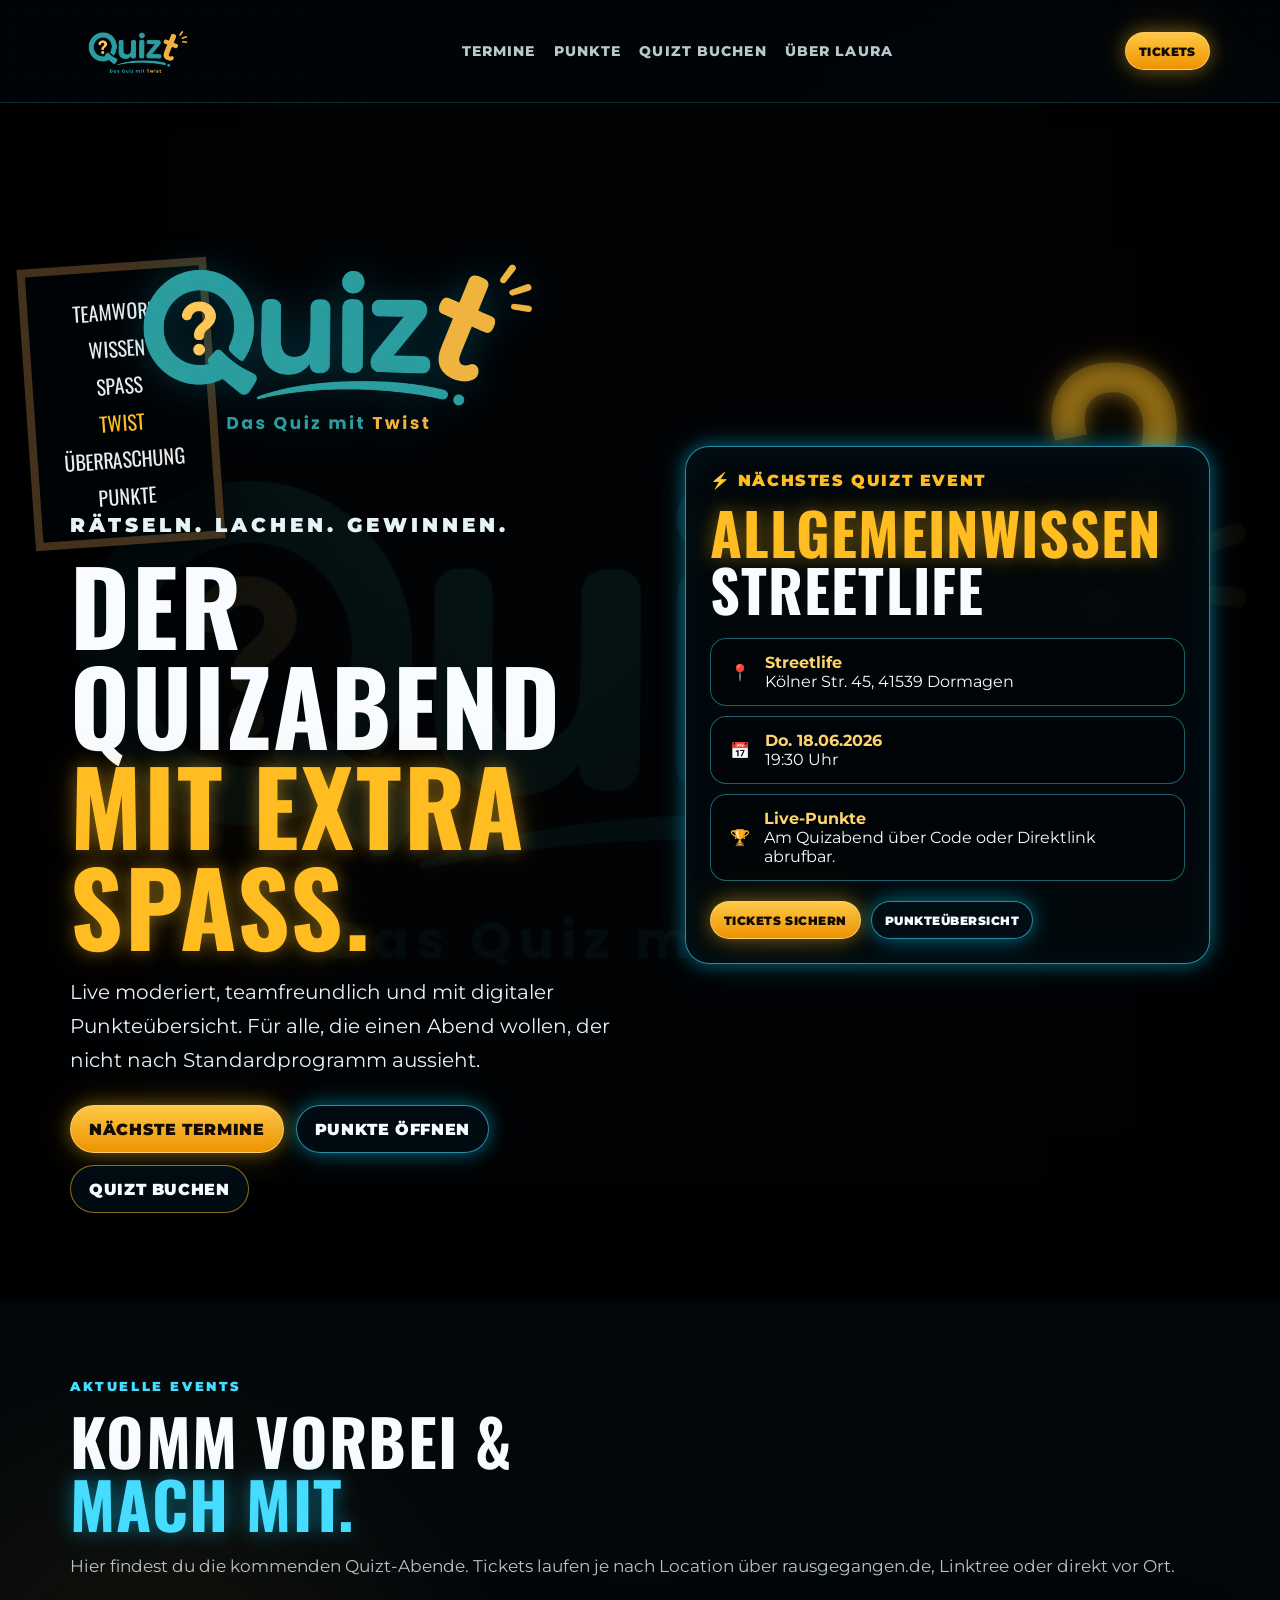
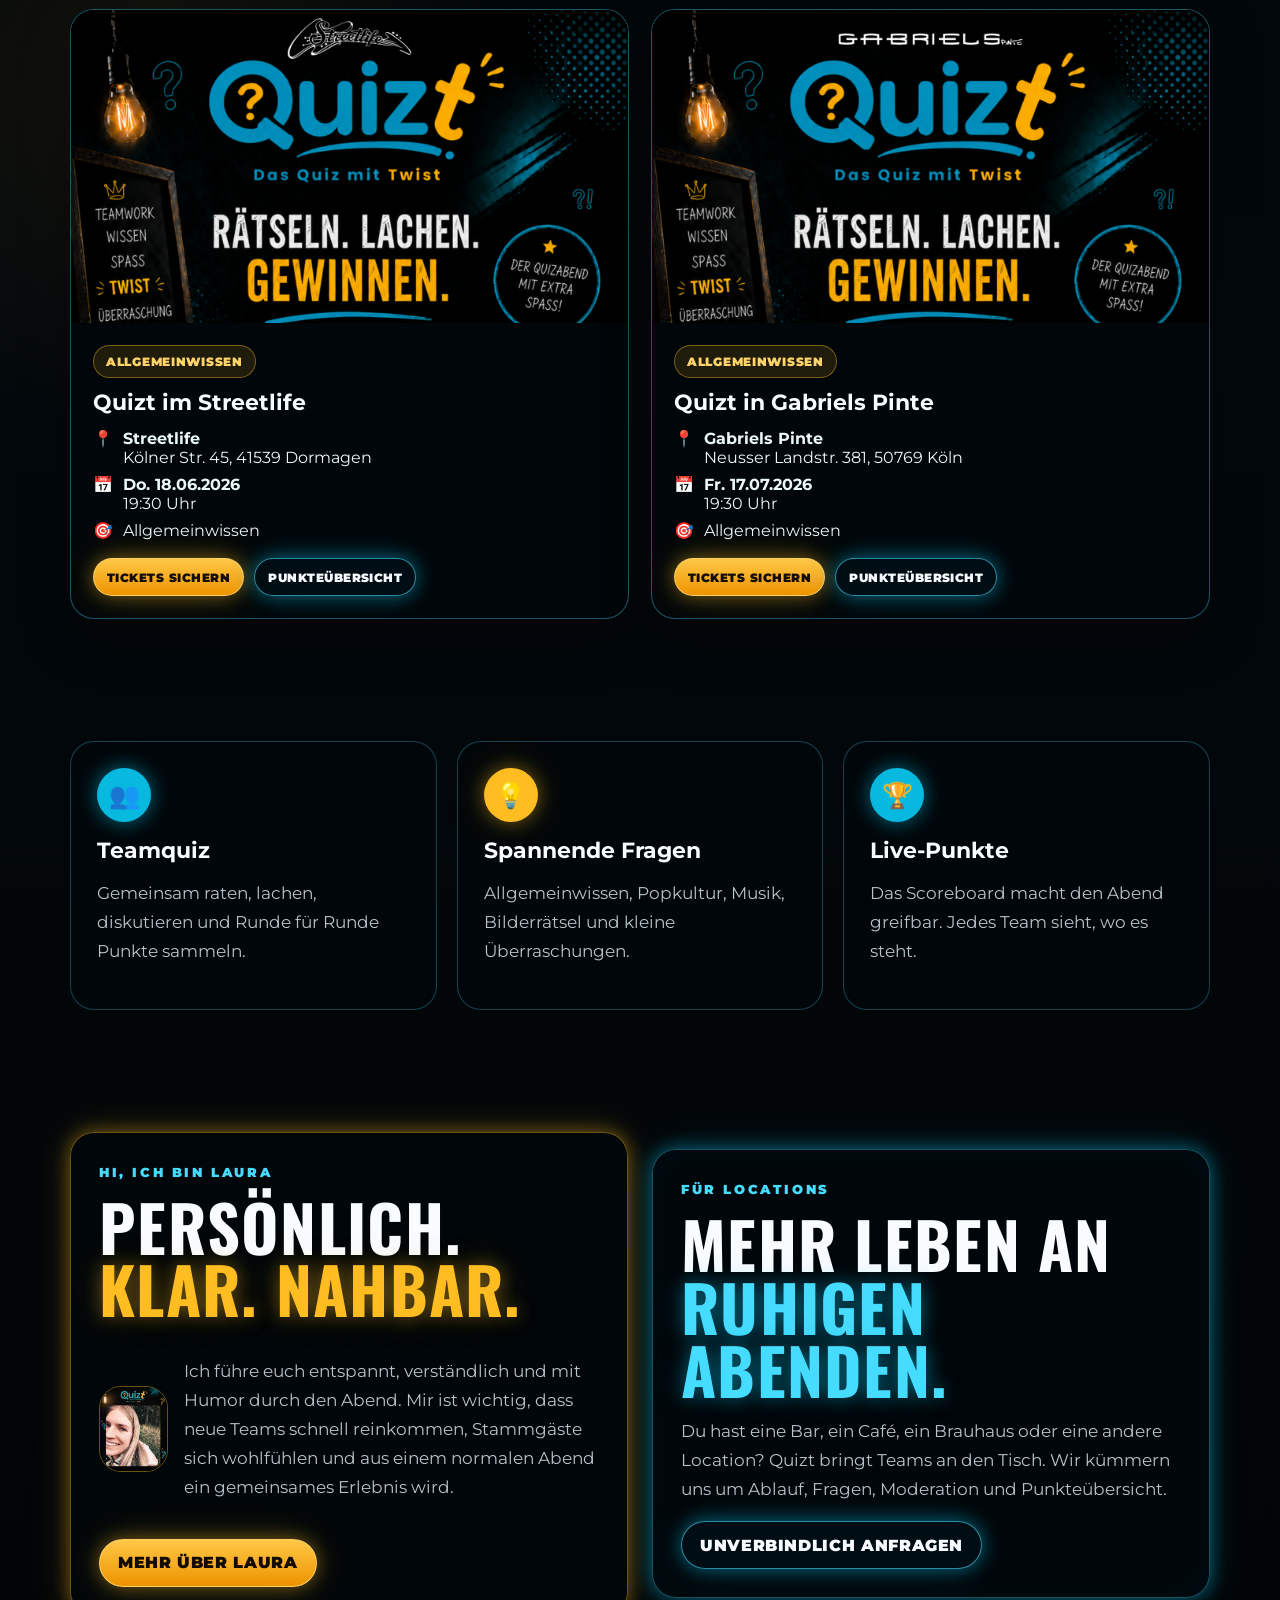
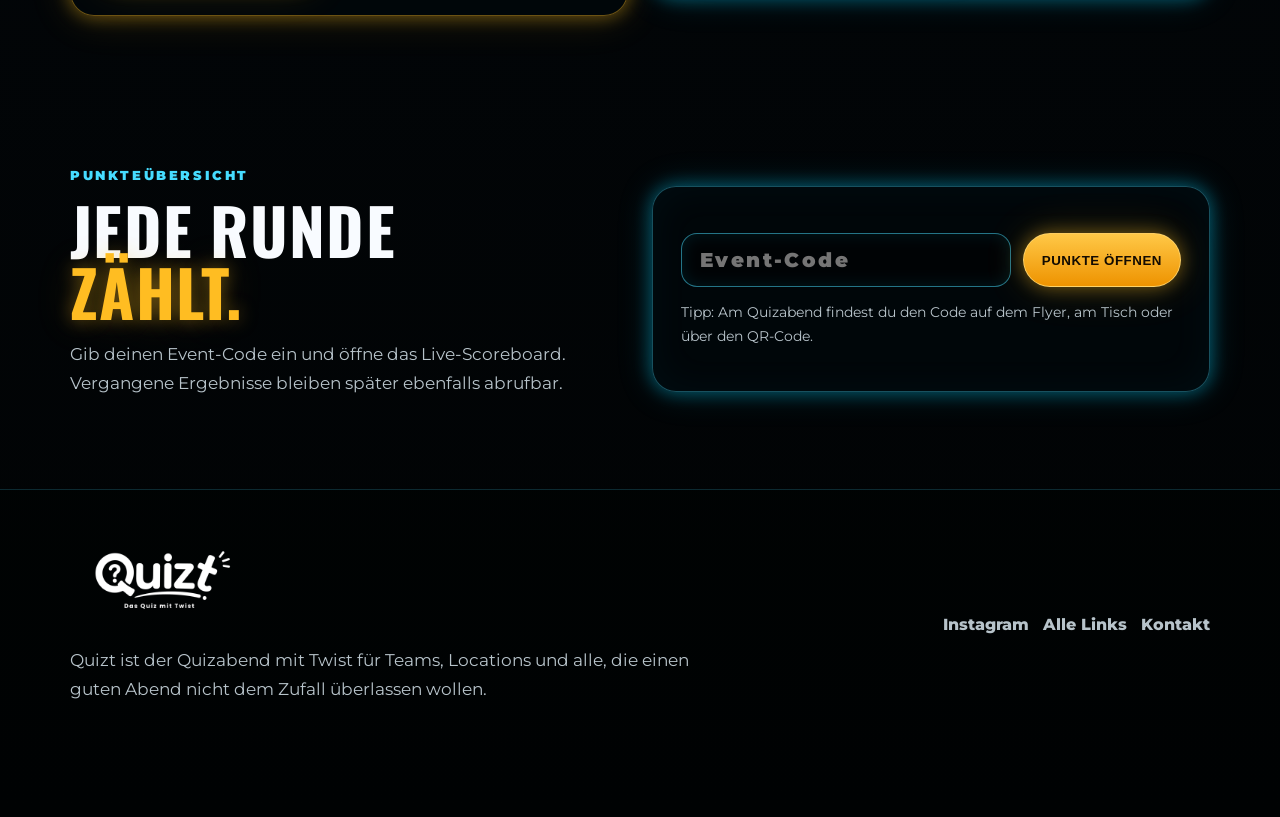
==== index.html @ 38e3eaa7 "Add files via upload" ====
<!doctype html>
<html lang="de">
<head>
  <meta charset="utf-8">
  <meta name="viewport" content="width=device-width, initial-scale=1">
  <title>Quizt - Das Quiz mit Twist</title>
  <meta name="description" content="Quizt ist der Quizabend mit Twist. Termine, Tickets, Live-Punkte und Buchungsanfragen für Bars, Cafés, Brauhäuser und private Events.">
  <link rel="icon" href="favicon-32.png">
  <link rel="apple-touch-icon" href="favicon-180.png">
  <link rel="preconnect" href="https://fonts.googleapis.com">
  <link rel="preconnect" href="https://fonts.gstatic.com" crossorigin>
  <link href="https://fonts.googleapis.com/css2?family=Montserrat:wght@500;700;800;900&family=Oswald:wght@600;700&display=swap" rel="stylesheet">
  <link rel="stylesheet" href="style.css">
</head>
<body>
<header class="site-header">
  <div class="header-inner">
    <a class="brand-mini" href="index.html" data-link="home" aria-label="Quizt Startseite"><img class="js-logo" src="quizt-logo-color.png" alt="Quizt Logo"></a>
    <nav class="nav" aria-label="Hauptnavigation">
      <a data-link="termine">Termine</a>
      <a data-link="punkte">Punkte</a>
      <a data-link="buchen">Quizt buchen</a>
      <a data-link="laura">Über Laura</a>
    </nav>
    <div class="header-actions"><a class="btn btn-primary btn-small" data-link="termine">Tickets</a></div>
  </div>
</header>
<main>
  <section class="hero">
    <div class="chalk-board">Teamwork<br>Wissen<br>Spaß<br><span class="gold">Twist</span><br>Überraschung<br>Punkte</div>
    <div class="container hero-grid">
      <div class="hero-copy">
        <img class="hero-logo" src="quizt-logo-color.png" alt="Quizt - Das Quiz mit Twist">
        <p class="kicker">Rätseln. Lachen. Gewinnen.</p>
        <h1>Der Quizabend<br><span class="accent">mit Extra Spaß.</span></h1>
        <p>Live moderiert, teamfreundlich und mit digitaler Punkteübersicht. Für alle, die einen Abend wollen, der nicht nach Standardprogramm aussieht.</p>
        <div class="hero-buttons">
          <a class="btn btn-primary" data-link="termine">Nächste Termine</a>
          <a class="btn" data-link="punkte">Punkte öffnen</a>
          <a class="btn btn-ghost" data-link="buchen">Quizt buchen</a>
        </div>
      </div>
      <aside class="event-featured js-featured-event"></aside>
    </div>
  </section>

  <section class="section" id="termine">
    <div class="container">
      <p class="kicker">Aktuelle Events</p>
      <h2>Komm vorbei &<br><span class="cyan">mach mit.</span></h2>
      <p>Hier findest du die kommenden Quizt-Abende. Tickets laufen je nach Location über rausgegangen.de, Linktree oder direkt vor Ort.</p>
      <div class="cards js-events"></div>
    </div>
  </section>

  <section class="section section-tight">
    <div class="container grid-3">
      <div class="icon-card"><div class="icon-bubble">👥</div><h3>Teamquiz</h3><p>Gemeinsam raten, lachen, diskutieren und Runde für Runde Punkte sammeln.</p></div>
      <div class="icon-card"><div class="icon-bubble gold">💡</div><h3>Spannende Fragen</h3><p>Allgemeinwissen, Popkultur, Musik, Bilderrätsel und kleine Überraschungen.</p></div>
      <div class="icon-card"><div class="icon-bubble">🏆</div><h3>Live-Punkte</h3><p>Das Scoreboard macht den Abend greifbar. Jedes Team sieht, wo es steht.</p></div>
    </div>
  </section>

  <section class="section">
    <div class="container grid-2">
      <div class="panel panel-gold">
        <p class="kicker">Hi, ich bin Laura</p>
        <h2>Persönlich.<br><span class="accent">Klar. Nahbar.</span></h2>
        <div class="home-laura-mini"><img src="laura-quizt.jpg" alt="Laura von Quizt"><p>Ich führe euch entspannt, verständlich und mit Humor durch den Abend. Mir ist wichtig, dass neue Teams schnell reinkommen, Stammgäste sich wohlfühlen und aus einem normalen Abend ein gemeinsames Erlebnis wird.</p></div>
        <a class="btn btn-primary" data-link="laura">Mehr über Laura</a>
      </div>
      <div class="panel">
        <p class="kicker">Für Locations</p>
        <h2>Mehr Leben an<br><span class="cyan">ruhigen Abenden.</span></h2>
        <p>Du hast eine Bar, ein Café, ein Brauhaus oder eine andere Location? Quizt bringt Teams an den Tisch. Wir kümmern uns um Ablauf, Fragen, Moderation und Punkteübersicht.</p>
        <a class="btn" data-link="buchen">Unverbindlich anfragen</a>
      </div>
    </div>
  </section>

  <section class="section" id="punkte">
    <div class="container grid-2">
      <div>
        <p class="kicker">Punkteübersicht</p>
        <h2>Jede Runde<br><span class="accent">zählt.</span></h2>
        <p>Gib deinen Event-Code ein und öffne das Live-Scoreboard. Vergangene Ergebnisse bleiben später ebenfalls abrufbar.</p>
      </div>
      <div class="panel">
        <form class="score-form js-score-form">
          <input name="code" inputmode="numeric" autocomplete="off" placeholder="Event-Code" aria-label="Event-Code">
          <button class="btn btn-primary" type="submit">Punkte öffnen</button>
        </form>
        <p style="font-size:14px">Tipp: Am Quizabend findest du den Code auf dem Flyer, am Tisch oder über den QR-Code.</p>
      </div>
    </div>
  </section>
</main>
<footer class="footer">
  <div class="container footer-grid">
    <div>
      <img src="quizt-logo-white.png" alt="Quizt Logo weiß">
      <p>Quizt ist der Quizabend mit Twist für Teams, Locations und alle, die einen guten Abend nicht dem Zufall überlassen wollen.</p>
    </div>
    <div class="footer-links">
      <a data-link="instagram" target="_blank" rel="noopener">Instagram</a>
      <a data-link="linktree" target="_blank" rel="noopener">Alle Links</a>
      <a data-email>Kontakt</a>
    </div>
  </div>
</footer>
<nav class="mobile-bar" aria-label="Mobile Schnellnavigation">
  <a data-link="termine">Termine</a>
  <a data-link="punkte">Punkte</a>
  <a data-link="buchen">Buchen</a>
</nav>
<script src="data.js"></script>
<script src="script.js"></script>
</body>
</html>
---- style.css ----
:root {
  --bg: #020609;
  --panel: rgba(4, 13, 18, 0.78);
  --panel-strong: rgba(2, 8, 12, 0.94);
  --cyan: #07b8df;
  --cyan-soft: #46dcff;
  --gold: #ffbd22;
  --gold-soft: #ffd46b;
  --white: #f8fbff;
  --muted: #b7c3ca;
  --line: rgba(70, 220, 255, 0.52);
  --danger: #ff5c5c;
  --shadow-cyan: 0 0 18px rgba(8, 190, 230, .45), 0 0 36px rgba(8, 190, 230, .18);
  --shadow-gold: 0 0 18px rgba(255, 189, 34, .4), 0 0 42px rgba(255, 189, 34, .18);
  --radius: 24px;
  --max: 1180px;
}

* { box-sizing: border-box; }
html { scroll-behavior: smooth; }
body {
  margin: 0;
  background:
    radial-gradient(circle at 82% 10%, rgba(8, 184, 223, .22), transparent 26rem),
    radial-gradient(circle at 12% 42%, rgba(255, 189, 34, .12), transparent 22rem),
    linear-gradient(180deg, #010304 0%, #061017 48%, #020609 100%);
  color: var(--white);
  font-family: Montserrat, Arial, sans-serif;
  min-height: 100vh;
  overflow-x: hidden;
}

body::before,
body::after {
  content: "";
  position: fixed;
  inset: 0;
  pointer-events: none;
  z-index: -1;
}
body::before {
  background-image: radial-gradient(circle, rgba(8, 184, 223, .38) 0 2px, transparent 2.8px);
  background-size: 22px 22px;
  mask-image: radial-gradient(circle at 8% 28%, black 0 13rem, transparent 22rem), radial-gradient(circle at 95% 14%, black 0 12rem, transparent 21rem), radial-gradient(circle at 95% 88%, black 0 13rem, transparent 21rem);
}
body::after {
  background: linear-gradient(115deg, transparent 0 58%, rgba(8, 184, 223, .1) 58% 61%, transparent 61% 100%);
}

a { color: inherit; text-decoration: none; }
img { max-width: 100%; display: block; }

.site-header {
  position: sticky;
  top: 0;
  z-index: 50;
  background: rgba(2, 6, 9, .78);
  backdrop-filter: blur(16px);
  border-bottom: 1px solid rgba(70, 220, 255, .18);
}
.header-inner {
  max-width: var(--max);
  margin: 0 auto;
  padding: 14px 20px;
  display: flex;
  align-items: center;
  justify-content: space-between;
  gap: 18px;
}
.brand-mini { display: flex; align-items: center; gap: 12px; min-width: 160px; }
.brand-mini img { width: 132px; height: auto; }
.nav { display: flex; gap: 18px; align-items: center; color: #dceff5; font-weight: 800; font-size: 14px; text-transform: uppercase; letter-spacing: .08em; }
.nav a { opacity: .84; }
.nav a:hover { color: var(--gold); opacity: 1; }
.header-actions { display: flex; gap: 10px; align-items: center; }

.btn {
  display: inline-flex;
  align-items: center;
  justify-content: center;
  min-height: 48px;
  padding: 13px 18px;
  border-radius: 999px;
  border: 1px solid rgba(70, 220, 255, .62);
  background: rgba(0, 16, 24, .76);
  color: var(--white);
  font-weight: 900;
  letter-spacing: .04em;
  text-transform: uppercase;
  box-shadow: var(--shadow-cyan);
  cursor: pointer;
  transition: transform .16s ease, border-color .16s ease, background .16s ease;
}
.btn:hover { transform: translateY(-2px); border-color: var(--gold); background: rgba(12, 26, 30, .95); }
.btn-primary { background: linear-gradient(180deg, #ffc847, #ee9300); color: #130b01; border-color: rgba(255, 212, 107, .9); box-shadow: var(--shadow-gold); }
.btn-ghost { border-color: rgba(255, 189, 34, .55); box-shadow: none; }
.btn-small { min-height: 38px; padding: 9px 13px; font-size: 12px; }

.container { max-width: var(--max); margin: 0 auto; padding: 0 20px; }
.section { padding: 74px 0; position: relative; }
.section-tight { padding: 48px 0; }
.kicker { color: var(--cyan-soft); text-transform: uppercase; font-weight: 900; letter-spacing: .2em; font-size: 13px; margin: 0 0 12px; }
h1, h2, h3 { margin: 0; line-height: .98; }
h1 { font-family: Oswald, Impact, sans-serif; font-size: clamp(44px, 8vw, 104px); text-transform: uppercase; letter-spacing: .02em; }
h2 { font-family: Oswald, Impact, sans-serif; font-size: clamp(36px, 5vw, 66px); text-transform: uppercase; letter-spacing: .02em; }
h3 { font-size: 22px; }
p { color: var(--muted); line-height: 1.7; font-size: 17px; }
.accent { color: var(--gold); text-shadow: var(--shadow-gold); }
.cyan { color: var(--cyan-soft); text-shadow: var(--shadow-cyan); }

.hero {
  min-height: 760px;
  padding: 70px 0 64px;
  display: flex;
  align-items: center;
  background:
    linear-gradient(180deg, rgba(2, 6, 9, .18), rgba(2, 6, 9, .88)),
    url('quizt-hero-wide.png') center top / cover no-repeat;
  position: relative;
}
.hero::before {
  content: "?";
  position: absolute;
  right: 7vw;
  top: 18%;
  color: rgba(255, 189, 34, .18);
  font-family: Oswald, Impact, sans-serif;
  font-size: min(28vw, 320px);
  line-height: 1;
  text-shadow: var(--shadow-gold);
}
.hero-grid {
  display: grid;
  grid-template-columns: 1.05fr .95fr;
  gap: 34px;
  align-items: end;
}
.hero-logo { width: min(520px, 92%); margin: 0 0 18px; filter: drop-shadow(0 0 18px rgba(7,184,223,.26)); }
.hero-copy { position: relative; z-index: 2; padding: 24px 0; }
.hero-copy p { max-width: 620px; font-size: 20px; color: #e7f4f7; }
.hero-buttons { display: flex; flex-wrap: wrap; gap: 12px; margin-top: 28px; }
.chalk-board {
  position: absolute;
  left: 26px;
  top: 160px;
  width: 190px;
  transform: rotate(-4deg);
  padding: 22px 18px;
  border: 8px solid rgba(90, 64, 36, .75);
  background: rgba(1, 5, 6, .72);
  box-shadow: 0 18px 40px rgba(0,0,0,.45);
  font-family: Oswald, Impact, sans-serif;
  color: rgba(255,255,255,.92);
  text-transform: uppercase;
  text-align: center;
  line-height: 1.85;
  font-size: 20px;
}
.chalk-board .gold { color: var(--gold); }

.event-featured {
  position: relative;
  z-index: 2;
  align-self: center;
  background: linear-gradient(180deg, rgba(2, 8, 12, .88), rgba(2, 8, 12, .72));
  border: 1px solid rgba(70, 220, 255, .62);
  border-radius: var(--radius);
  box-shadow: var(--shadow-cyan), inset 0 0 32px rgba(8,184,223,.08);
  padding: 24px;
}
.event-featured .label { display: inline-flex; gap: 10px; align-items: center; color: var(--gold); font-weight: 900; text-transform: uppercase; letter-spacing: .1em; }
.event-featured h2 { font-size: clamp(36px, 5vw, 58px); margin: 14px 0 10px; }
.event-list-mini { display: grid; gap: 10px; margin: 20px 0; }
.event-line { display: flex; gap: 12px; align-items: center; padding: 14px 16px; border: 1px solid rgba(70, 220, 255, .42); border-radius: 16px; background: rgba(0,0,0,.32); }
.event-line strong { color: var(--gold-soft); }
.event-line span:first-child { color: var(--cyan-soft); width: 26px; text-align: center; }

.panel {
  background: var(--panel);
  border: 1px solid rgba(70, 220, 255, .35);
  border-radius: var(--radius);
  box-shadow: var(--shadow-cyan), inset 0 0 42px rgba(8,184,223,.05);
  padding: 28px;
}
.panel-gold { border-color: rgba(255, 189, 34, .42); box-shadow: var(--shadow-gold); }
.grid-2 { display: grid; grid-template-columns: 1fr 1fr; gap: 24px; align-items: center; }
.grid-3 { display: grid; grid-template-columns: repeat(3, 1fr); gap: 20px; }

.cards { display: grid; grid-template-columns: repeat(2, minmax(0, 1fr)); gap: 22px; margin-top: 28px; }
.event-card {
  background: rgba(3, 13, 17, .82);
  border: 1px solid rgba(70, 220, 255, .38);
  border-radius: var(--radius);
  overflow: hidden;
  box-shadow: 0 20px 50px rgba(0,0,0,.35);
}
.event-card-media { aspect-ratio: 16 / 9; background: #000; overflow: hidden; }
.event-card-media img { width: 100%; height: 100%; object-fit: cover; object-position: top center; }
.event-card-body { padding: 22px; }
.badge { display: inline-flex; align-items: center; gap: 8px; padding: 8px 12px; border-radius: 999px; background: rgba(255, 189, 34, .12); color: var(--gold-soft); border: 1px solid rgba(255, 189, 34, .42); font-weight: 900; text-transform: uppercase; letter-spacing: .06em; font-size: 12px; }
.meta { display: grid; gap: 8px; margin: 16px 0 18px; color: #eaf8fb; }
.meta div { display: flex; gap: 10px; align-items: flex-start; }
.card-actions { display: flex; flex-wrap: wrap; gap: 10px; }

.icon-card { padding: 26px; background: rgba(2, 10, 14, .7); border: 1px solid rgba(70, 220, 255, .28); border-radius: var(--radius); }
.icon-bubble { width: 54px; height: 54px; border-radius: 50%; display: grid; place-items: center; background: var(--cyan); color: white; font-size: 25px; box-shadow: var(--shadow-cyan); margin-bottom: 18px; }
.icon-bubble.gold { background: var(--gold); color: #211300; box-shadow: var(--shadow-gold); }

.score-form { display: flex; gap: 12px; flex-wrap: wrap; margin-top: 18px; }
.score-form input {
  flex: 1 1 230px;
  min-height: 54px;
  padding: 0 18px;
  border-radius: 16px;
  border: 1px solid rgba(70, 220, 255, .52);
  background: rgba(0,0,0,.42);
  color: white;
  font-size: 20px;
  font-weight: 900;
  letter-spacing: .12em;
  outline: none;
  box-shadow: inset 0 0 16px rgba(8,184,223,.12);
}

.form-grid { display: grid; grid-template-columns: 1fr 1fr; gap: 14px; }
.form-field { display: grid; gap: 8px; }
.form-field.full { grid-column: 1 / -1; }
label { color: #eaf8fb; font-weight: 800; font-size: 14px; }
input, textarea, select {
  font: inherit;
  border-radius: 14px;
  border: 1px solid rgba(70, 220, 255, .36);
  background: rgba(0,0,0,.44);
  color: white;
  padding: 14px 15px;
  outline: none;
}
textarea { min-height: 150px; resize: vertical; }
input:focus, textarea:focus, select:focus { border-color: var(--gold); box-shadow: 0 0 0 4px rgba(255, 189, 34, .12); }
.honeypot { display: none; }

.footer { padding: 38px 0 96px; border-top: 1px solid rgba(70, 220, 255, .18); background: rgba(0,0,0,.24); }
.footer-grid { display: grid; grid-template-columns: 1.2fr .8fr; gap: 26px; align-items: center; }
.footer img { width: 180px; margin-bottom: 12px; }
.footer-links { display: flex; gap: 14px; flex-wrap: wrap; justify-content: flex-end; color: var(--muted); font-weight: 800; }

.mobile-bar {
  position: fixed;
  left: 12px;
  right: 12px;
  bottom: 12px;
  z-index: 60;
  display: none;
  grid-template-columns: repeat(3, 1fr);
  gap: 8px;
  padding: 8px;
  border-radius: 20px;
  background: rgba(2, 6, 9, .9);
  border: 1px solid rgba(70, 220, 255, .32);
  backdrop-filter: blur(14px);
}
.mobile-bar a { text-align: center; padding: 10px 8px; border-radius: 14px; background: rgba(8,184,223,.12); font-weight: 900; font-size: 12px; text-transform: uppercase; }
.mobile-bar a:nth-child(2) { background: rgba(255,189,34,.18); color: var(--gold-soft); }

.page-hero { padding: 90px 0 42px; background: linear-gradient(180deg, rgba(7,184,223,.12), transparent); }
.page-hero p { max-width: 740px; }
.empty-state { margin-top: 20px; padding: 22px; border: 1px dashed rgba(70, 220, 255, .42); border-radius: 20px; color: var(--muted); }

@media (max-width: 1060px) {
  .chalk-board { display: none; }
  .hero-grid { grid-template-columns: 1fr; }
  .event-featured { max-width: 680px; }
  .nav { display: none; }
}
@media (max-width: 760px) {
  .header-actions .btn { display: none; }
  .mobile-bar { display: grid; }
  .hero { min-height: auto; padding: 54px 0 40px; background-position: center top; }
  .hero-logo { width: 86%; }
  .hero-copy p { font-size: 17px; }
  .section { padding: 54px 0; }
  .grid-2, .grid-3, .cards, .footer-grid { grid-template-columns: 1fr; }
  .footer-links { justify-content: flex-start; }
  .form-grid { grid-template-columns: 1fr; }
  .event-featured, .panel { padding: 20px; }
  .event-line { align-items: flex-start; }
}

/* Updates 2026-06-14: ruhigere Hintergründe, mehr Lesbarkeit */
body {
  background:
    radial-gradient(circle at 82% 10%, rgba(8, 184, 223, .12), transparent 26rem),
    radial-gradient(circle at 12% 42%, rgba(255, 189, 34, .07), transparent 22rem),
    linear-gradient(180deg, #010203 0%, #03080c 48%, #010304 100%);
}
body::before { opacity: .32; }
body::after { opacity: .35; }
.hero {
  background:
    linear-gradient(90deg, rgba(1, 3, 5, .86) 0%, rgba(1, 3, 5, .72) 42%, rgba(1, 3, 5, .82) 100%),
    linear-gradient(180deg, rgba(1, 3, 5, .44), rgba(1, 3, 5, .94)),
    url('quizt-hero-wide.png') center top / cover no-repeat;
  box-shadow: inset 0 -160px 170px rgba(0,0,0,.74), inset 0 0 120px rgba(0,0,0,.56);
}
.panel,
.event-featured,
.event-card,
.icon-card {
  background-color: rgba(1, 7, 10, .92);
}
.event-featured {
  backdrop-filter: blur(6px);
}
.page-hero {
  background:
    linear-gradient(180deg, rgba(1, 3, 5, .92), rgba(1, 3, 5, .74)),
    radial-gradient(circle at 78% 0%, rgba(8,184,223,.12), transparent 30rem);
}

.laura-layout {
  display: grid;
  grid-template-columns: .9fr 1.1fr;
  gap: 24px;
  align-items: stretch;
}
.laura-photo-card {
  padding: 16px;
  border-radius: var(--radius);
  background: rgba(1, 7, 10, .92);
  border: 1px solid rgba(70, 220, 255, .35);
  box-shadow: var(--shadow-cyan), inset 0 0 42px rgba(8,184,223,.05);
}
.laura-photo-card img {
  width: 100%;
  height: 100%;
  min-height: 520px;
  object-fit: cover;
  object-position: center center;
  border-radius: 18px;
  filter: contrast(.98) brightness(.94) saturate(.92);
}
.laura-note {
  margin-top: 18px;
  padding: 16px 18px;
  border-left: 4px solid var(--gold);
  background: rgba(255, 189, 34, .08);
  border-radius: 14px;
  color: #f7ecce;
}
.home-laura-mini {
  display: flex;
  gap: 16px;
  align-items: center;
  margin: 20px 0;
}
.home-laura-mini img {
  width: 86px;
  height: 86px;
  border-radius: 22px;
  object-fit: cover;
  border: 1px solid rgba(255, 189, 34, .42);
}

@media (max-width: 760px) {
  .hero {
    background:
      linear-gradient(180deg, rgba(1, 3, 5, .9), rgba(1, 3, 5, .84)),
      url('quizt-hero-wide.png') center top / cover no-repeat;
  }
  .laura-layout { grid-template-columns: 1fr; }
  .laura-photo-card img { min-height: auto; max-height: 520px; }
}

@media (max-width: 760px) {
  body { padding-bottom: 92px; }
  main { padding-bottom: 28px; }
}
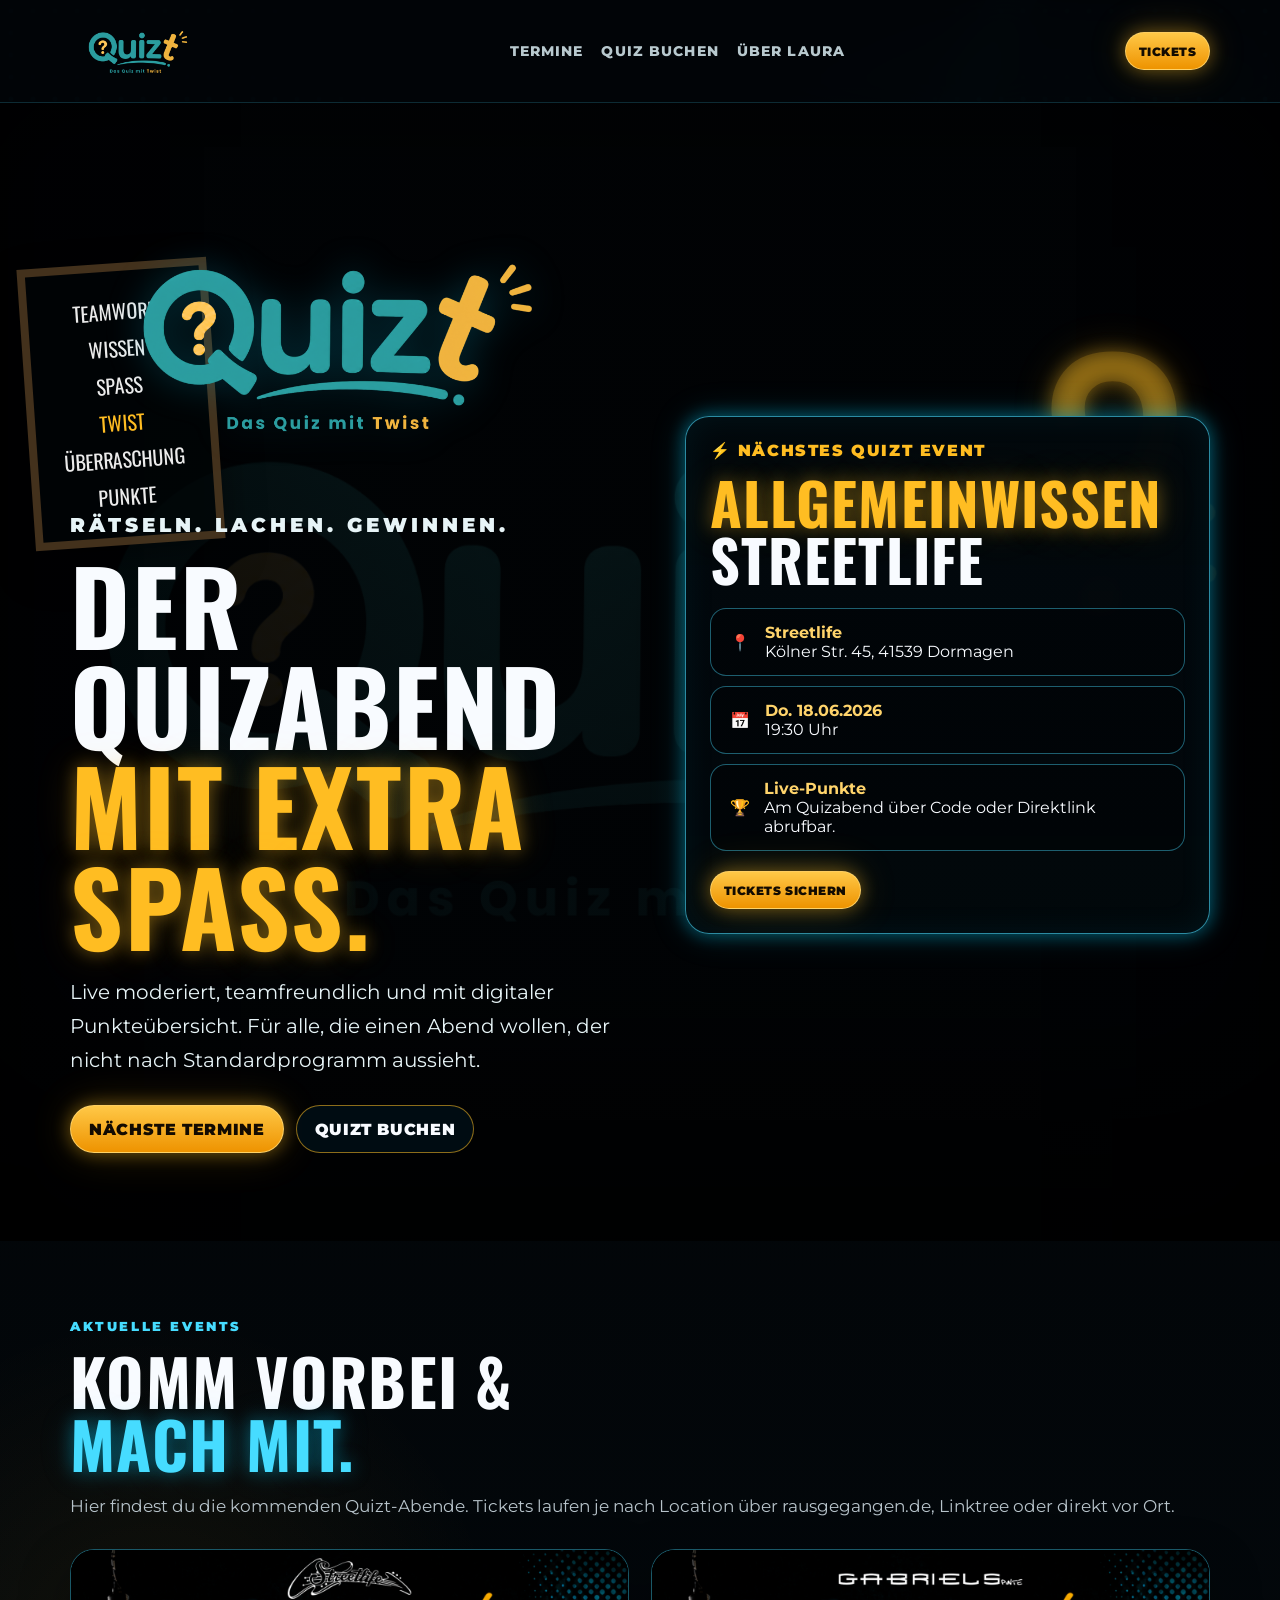
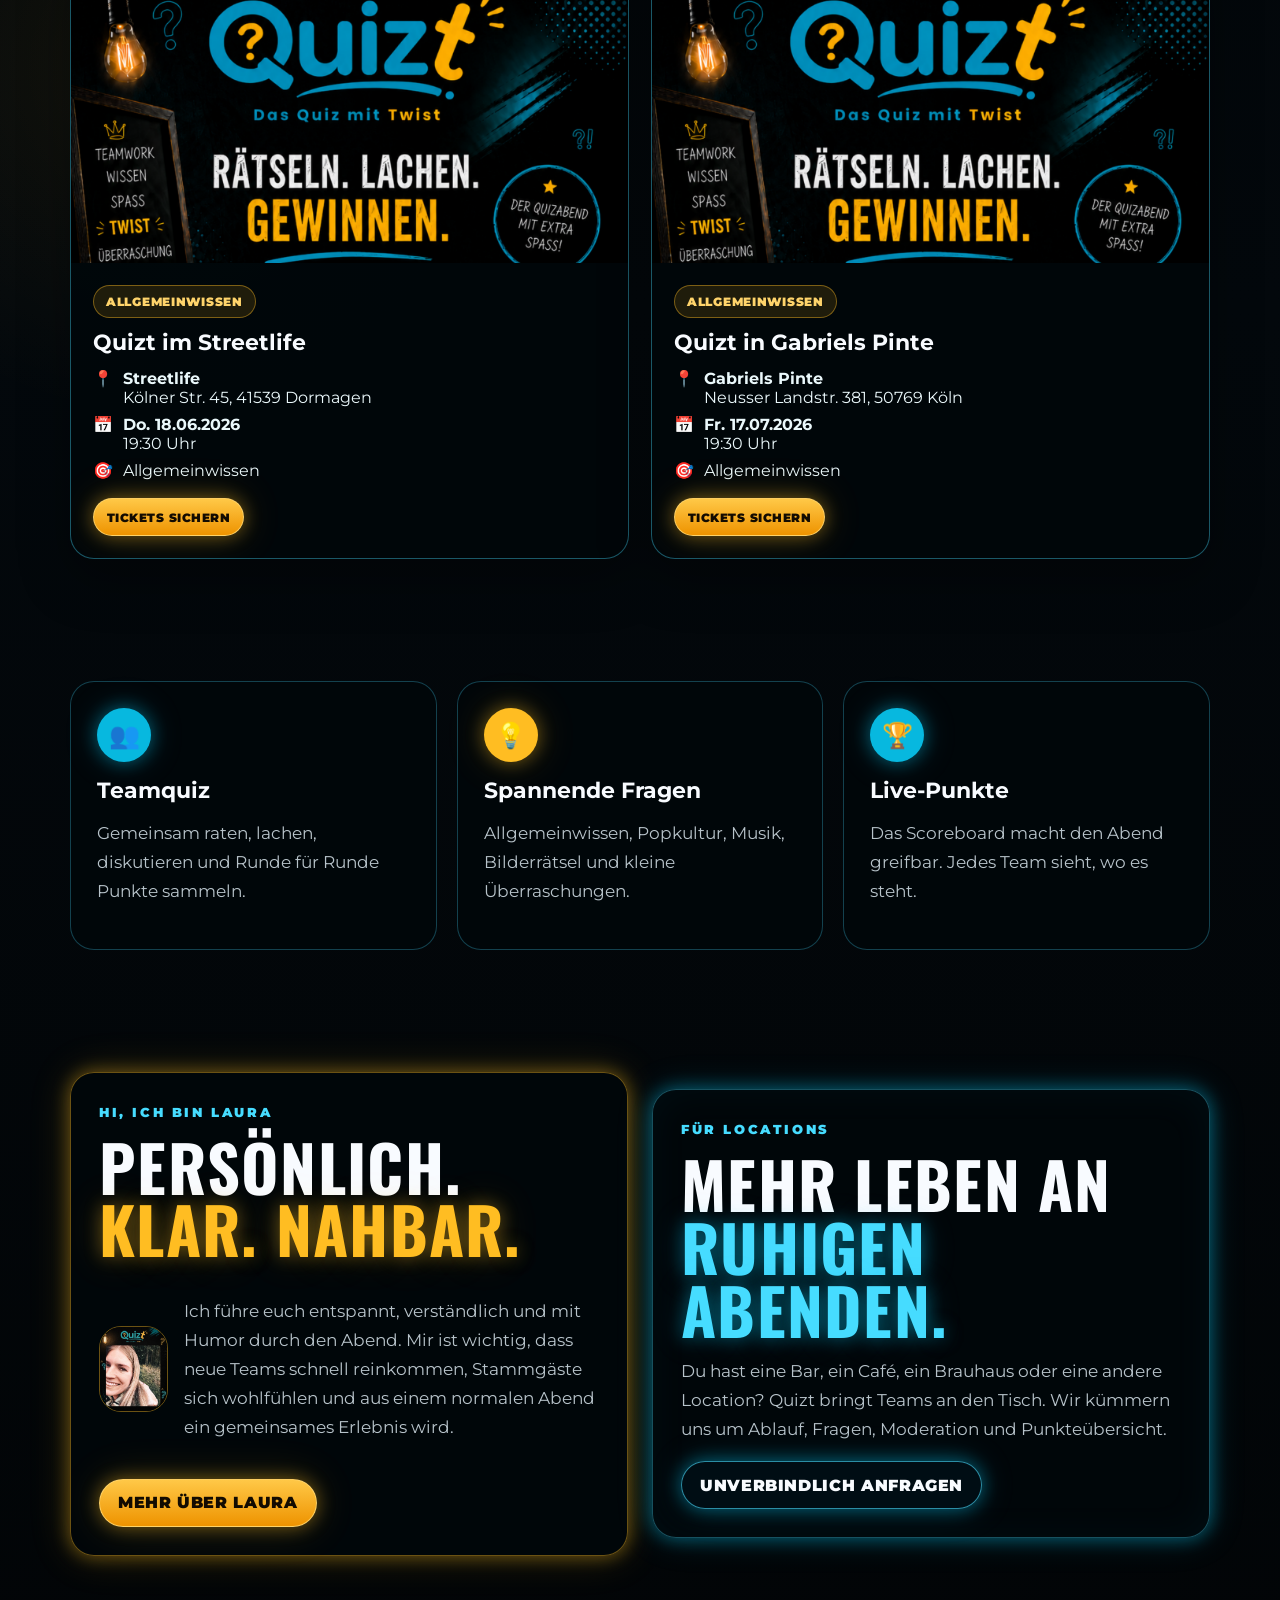
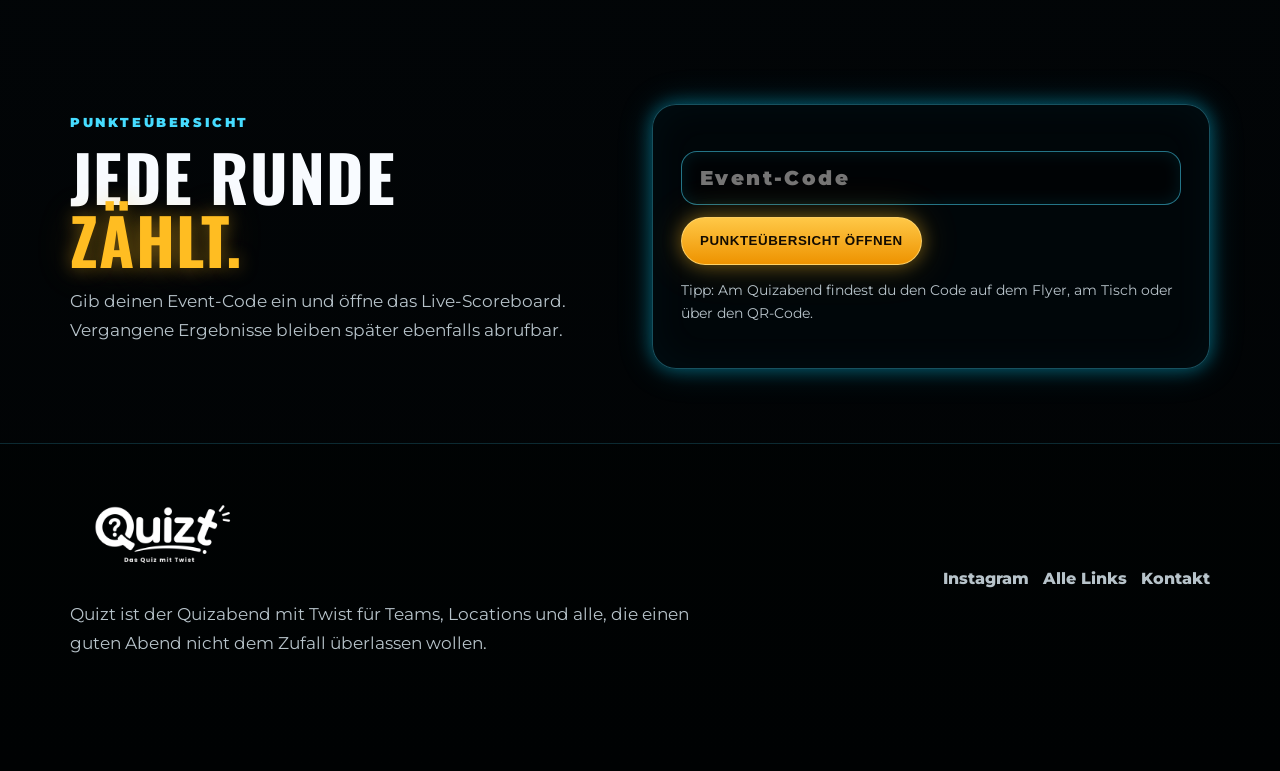
==== commit 168a8d1f: "Add files via upload" ====
--- a/index.html
+++ b/index.html
@@ -18,8 +18,7 @@
     <a class="brand-mini" href="index.html" data-link="home" aria-label="Quizt Startseite"><img class="js-logo" src="quizt-logo-color.png" alt="Quizt Logo"></a>
     <nav class="nav" aria-label="Hauptnavigation">
       <a data-link="termine">Termine</a>
-      <a data-link="punkte">Punkte</a>
-      <a data-link="buchen">Quizt buchen</a>
+      <a data-link="buchen">Quiz buchen</a>
       <a data-link="laura">Über Laura</a>
     </nav>
     <div class="header-actions"><a class="btn btn-primary btn-small" data-link="termine">Tickets</a></div>
@@ -36,7 +35,6 @@
         <p>Live moderiert, teamfreundlich und mit digitaler Punkteübersicht. Für alle, die einen Abend wollen, der nicht nach Standardprogramm aussieht.</p>
         <div class="hero-buttons">
           <a class="btn btn-primary" data-link="termine">Nächste Termine</a>
-          <a class="btn" data-link="punkte">Punkte öffnen</a>
           <a class="btn btn-ghost" data-link="buchen">Quizt buchen</a>
         </div>
       </div>
@@ -88,7 +86,7 @@
       <div class="panel">
         <form class="score-form js-score-form">
           <input name="code" inputmode="numeric" autocomplete="off" placeholder="Event-Code" aria-label="Event-Code">
-          <button class="btn btn-primary" type="submit">Punkte öffnen</button>
+          <button class="btn btn-primary" type="submit">Punkteübersicht öffnen</button>
         </form>
         <p style="font-size:14px">Tipp: Am Quizabend findest du den Code auf dem Flyer, am Tisch oder über den QR-Code.</p>
       </div>
@@ -110,7 +108,7 @@
 </footer>
 <nav class="mobile-bar" aria-label="Mobile Schnellnavigation">
   <a data-link="termine">Termine</a>
-  <a data-link="punkte">Punkte</a>
+  <a data-link="laura">Laura</a>
   <a data-link="buchen">Buchen</a>
 </nav>
 <script src="data.js"></script>
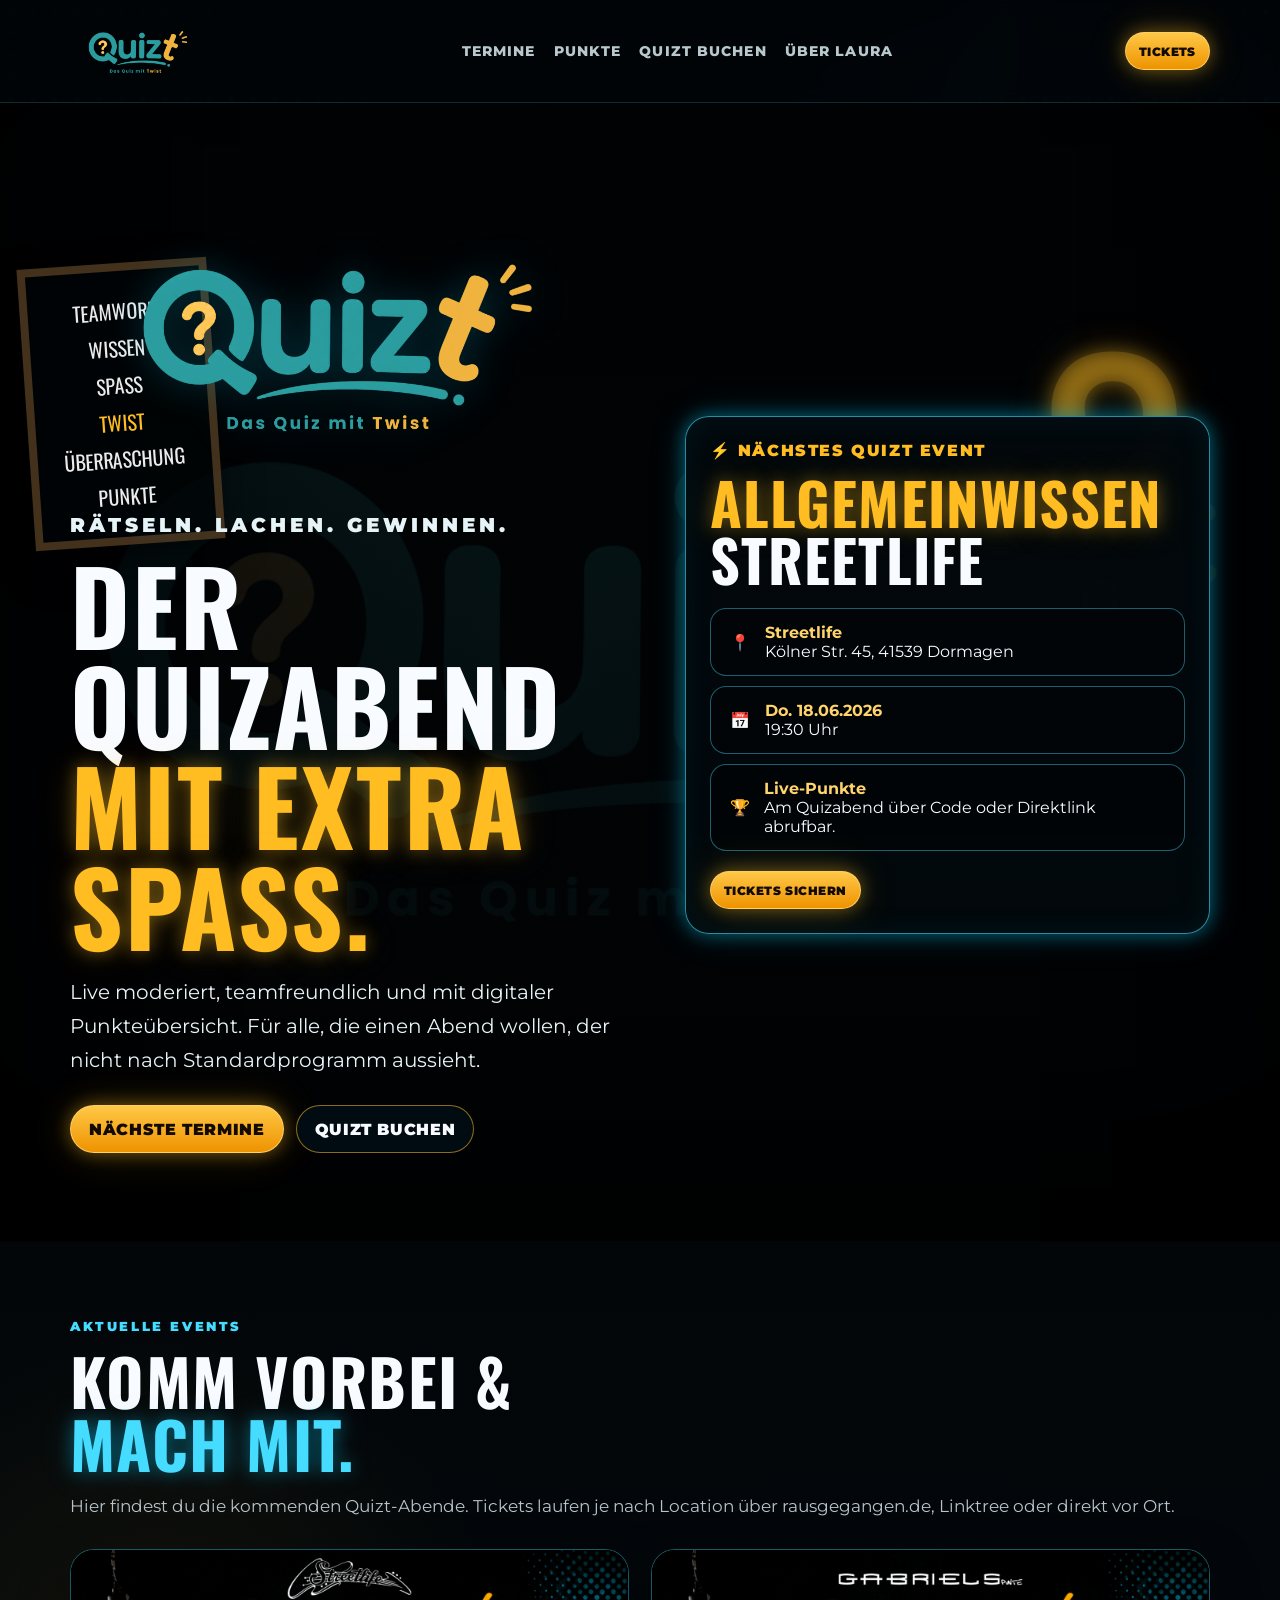
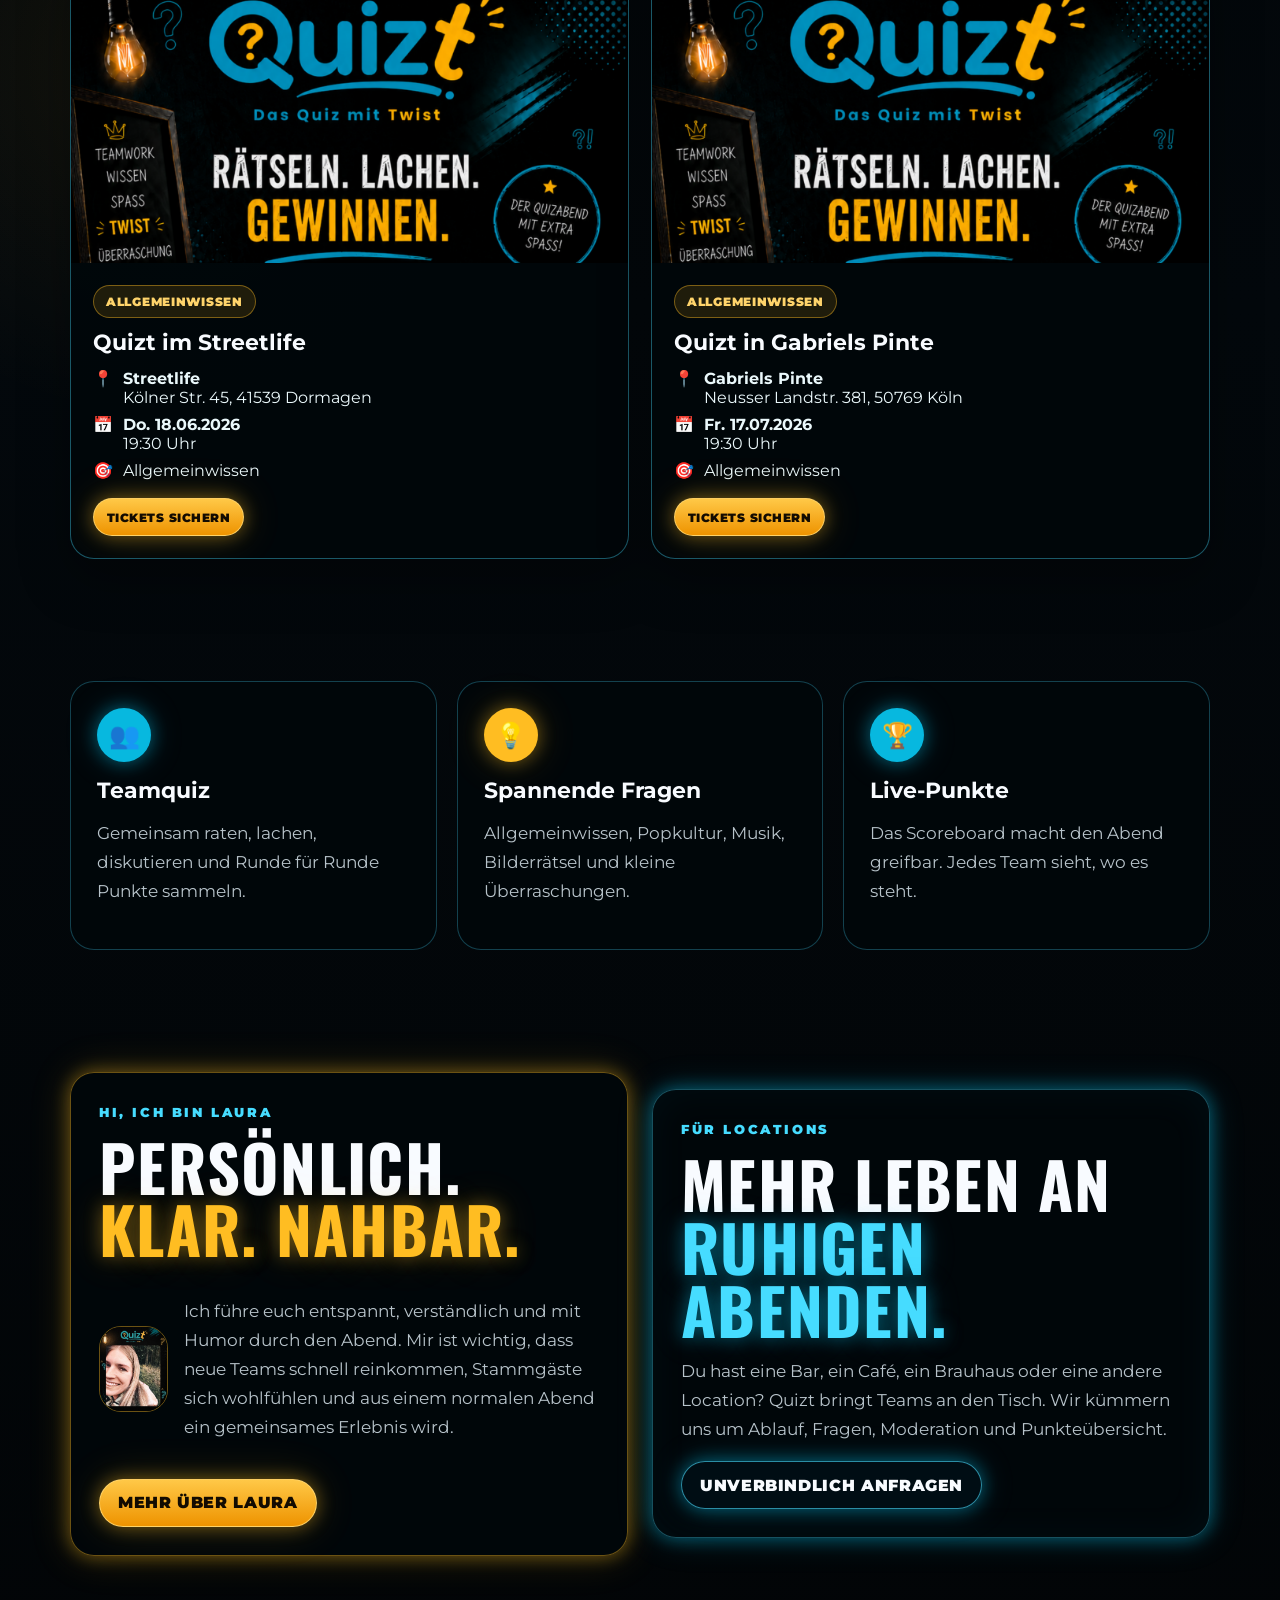
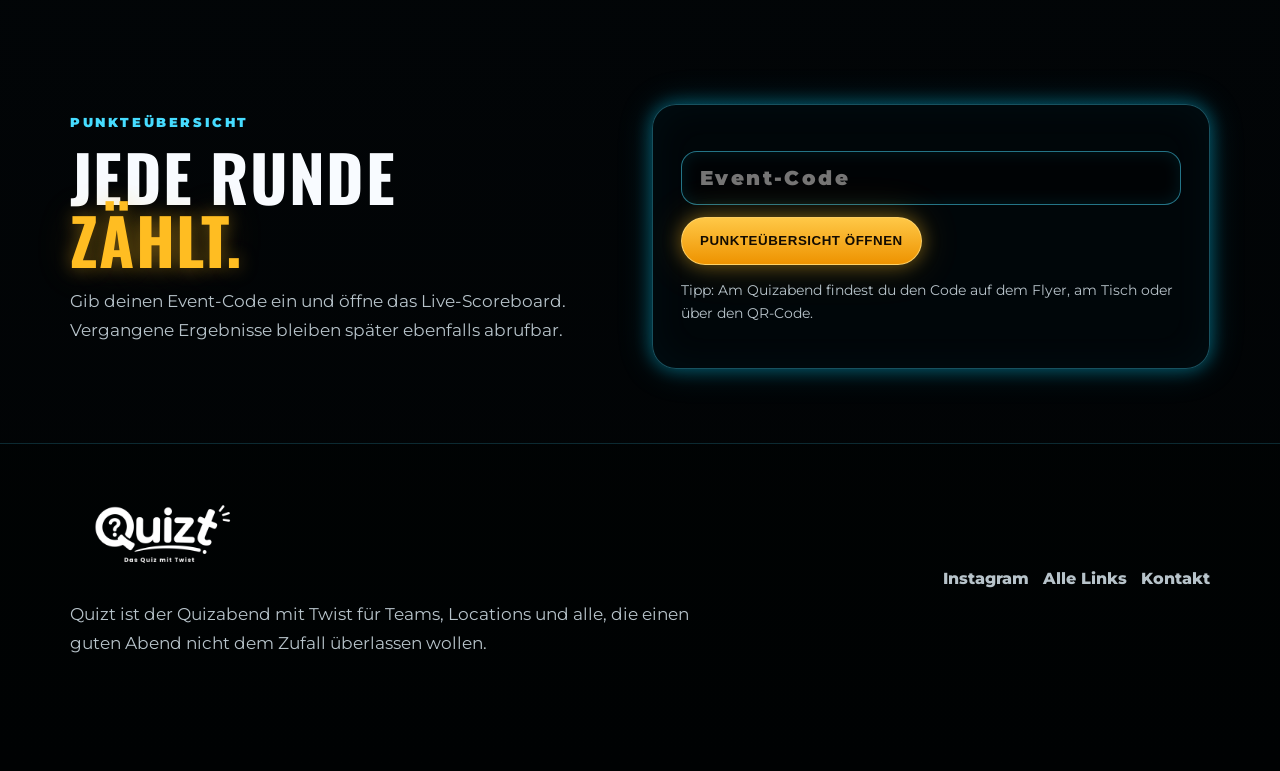
==== commit 8178efcd: "Add files via upload" ====
--- a/index.html
+++ b/index.html
@@ -18,7 +18,8 @@
     <a class="brand-mini" href="index.html" data-link="home" aria-label="Quizt Startseite"><img class="js-logo" src="quizt-logo-color.png" alt="Quizt Logo"></a>
     <nav class="nav" aria-label="Hauptnavigation">
       <a data-link="termine">Termine</a>
-      <a data-link="buchen">Quiz buchen</a>
+      <a data-link="punkte">Punkte</a>
+      <a data-link="buchen">Quizt buchen</a>
       <a data-link="laura">Über Laura</a>
     </nav>
     <div class="header-actions"><a class="btn btn-primary btn-small" data-link="termine">Tickets</a></div>
@@ -108,7 +109,7 @@
 </footer>
 <nav class="mobile-bar" aria-label="Mobile Schnellnavigation">
   <a data-link="termine">Termine</a>
-  <a data-link="laura">Laura</a>
+  <a data-link="punkte">Punkte</a>
   <a data-link="buchen">Buchen</a>
 </nav>
 <script src="data.js"></script>
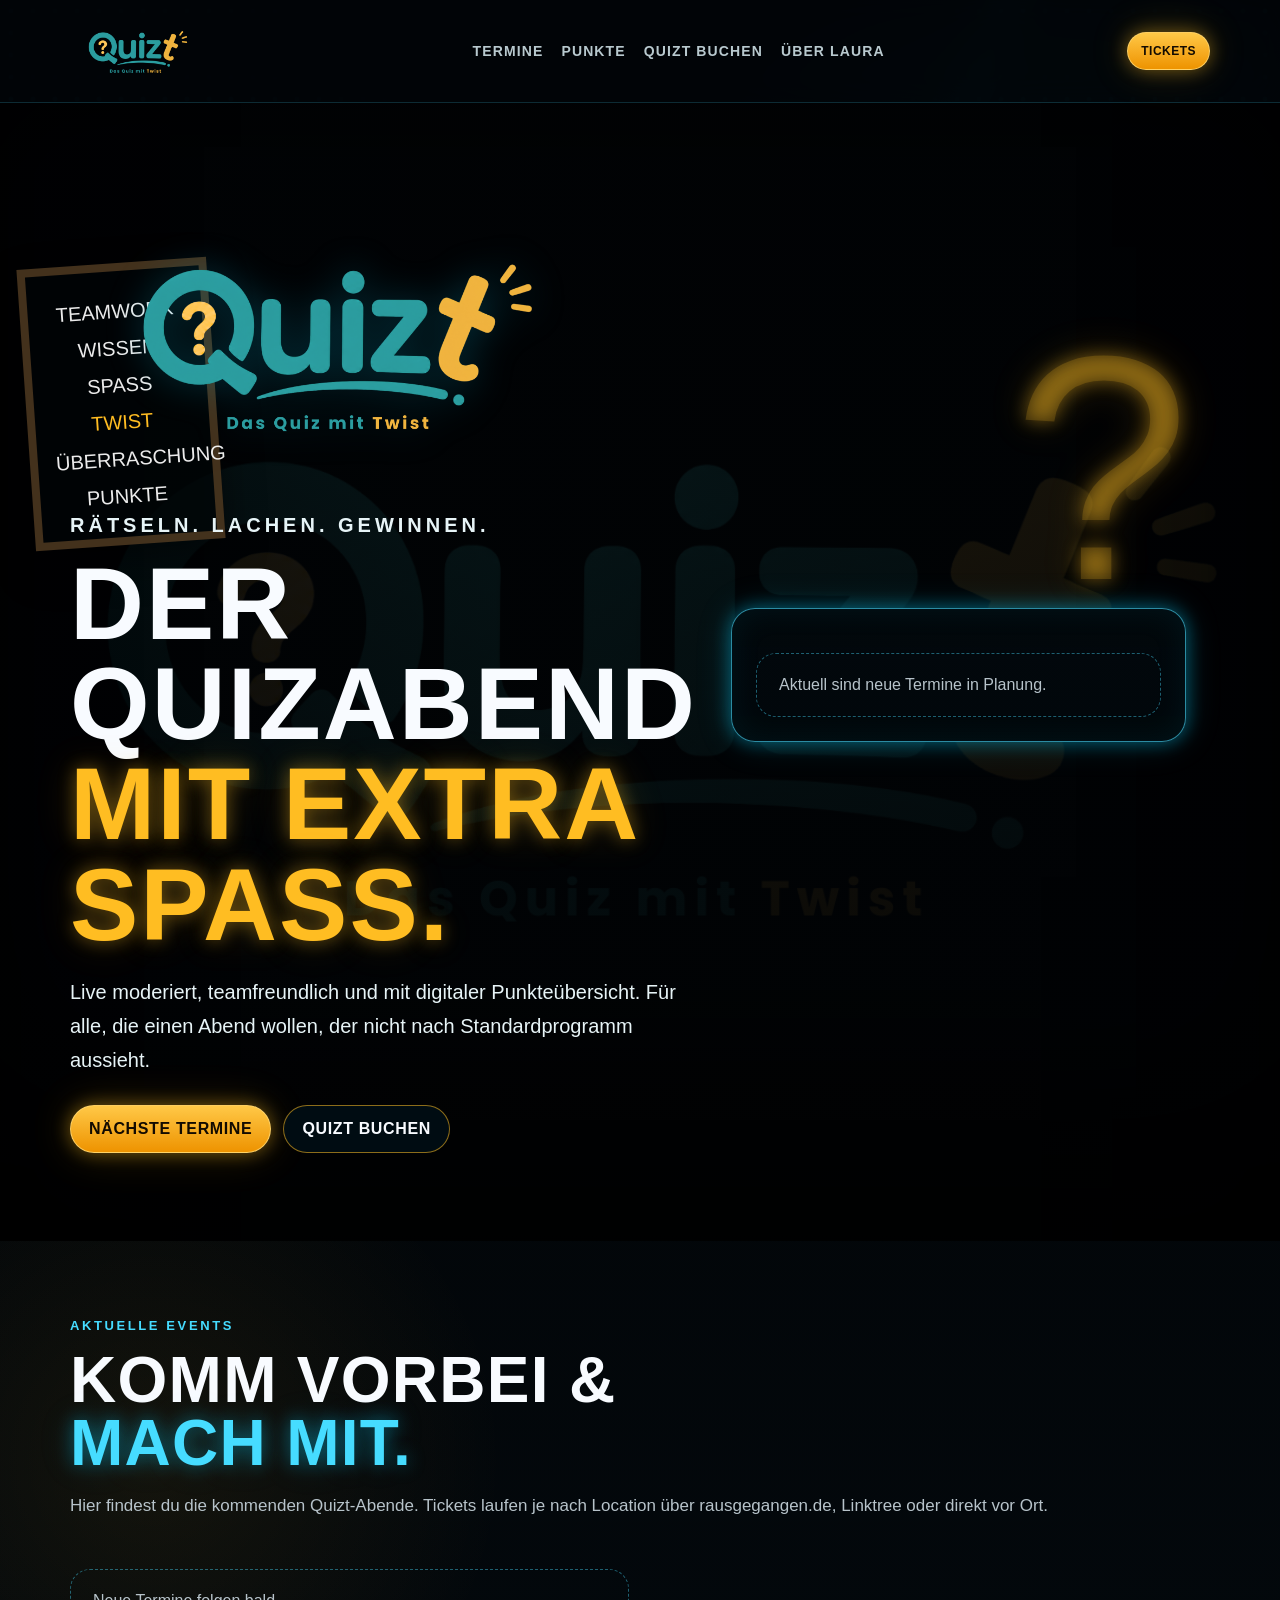
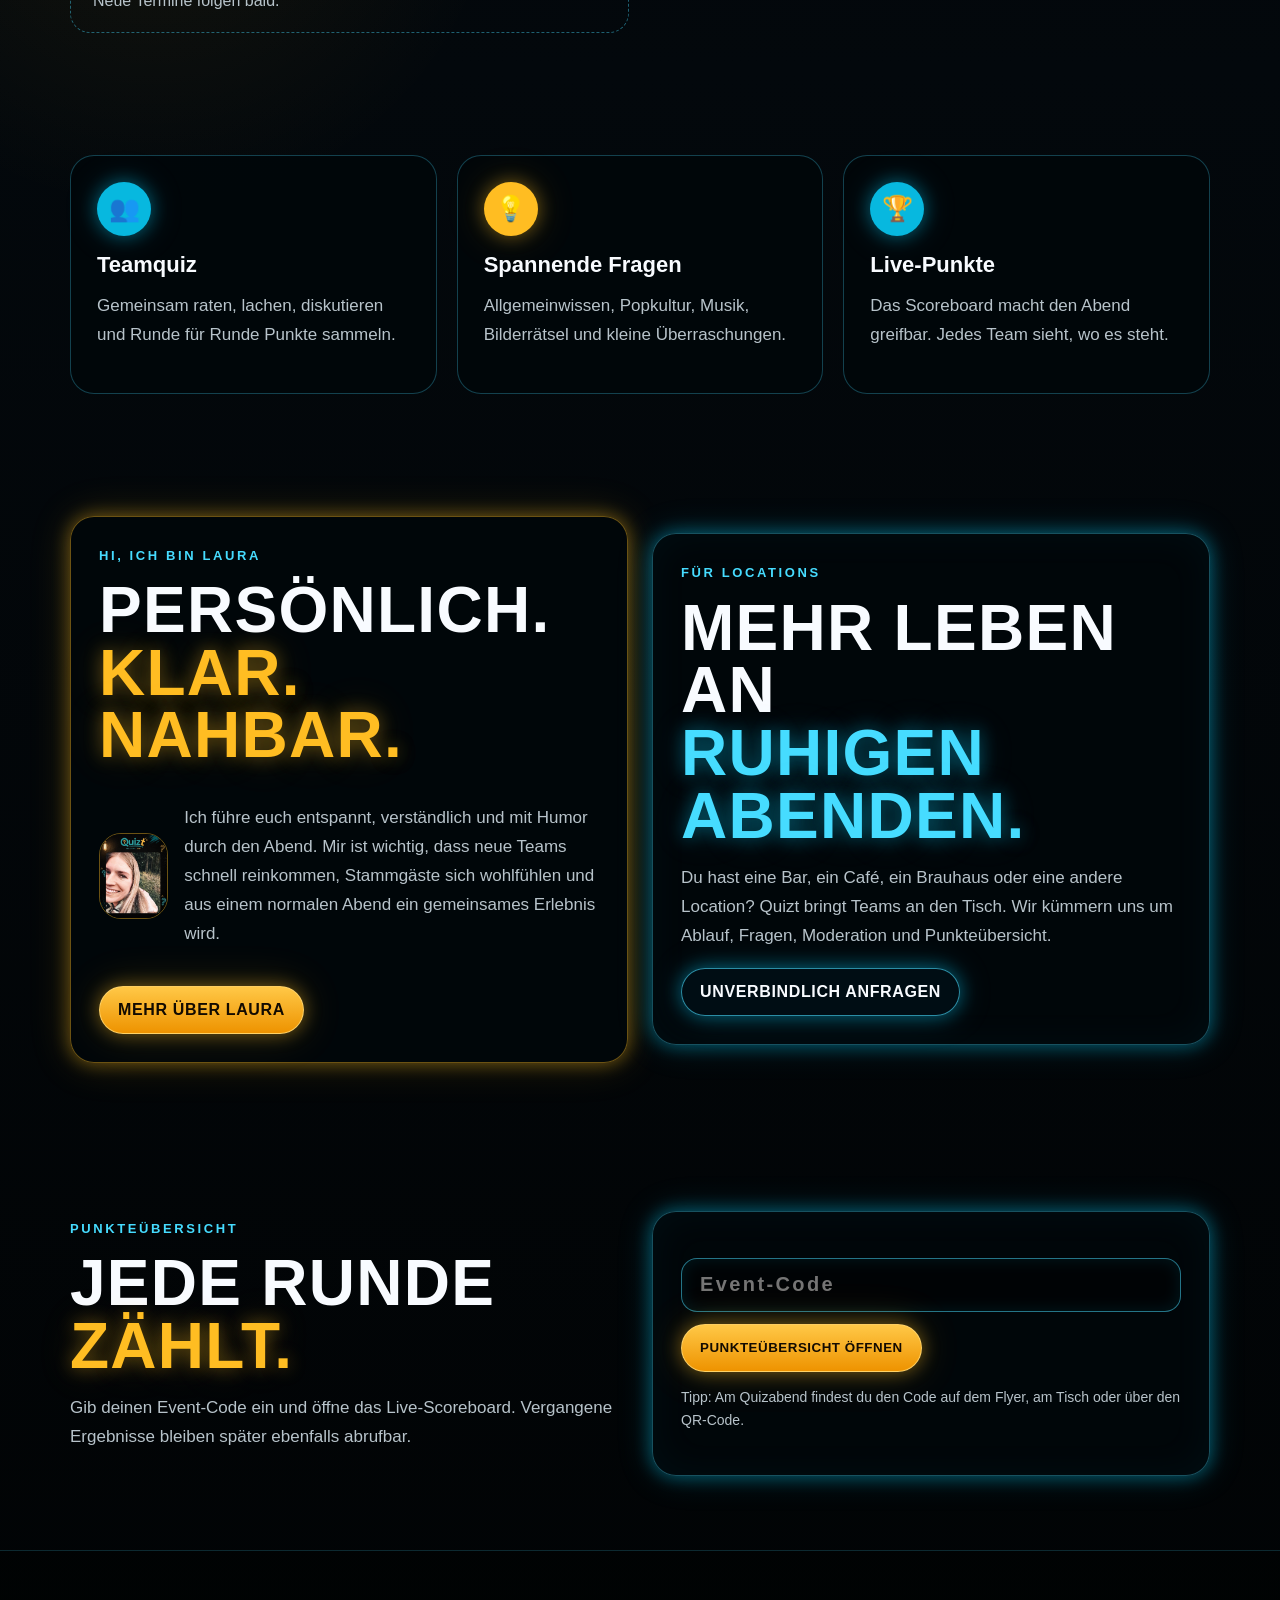
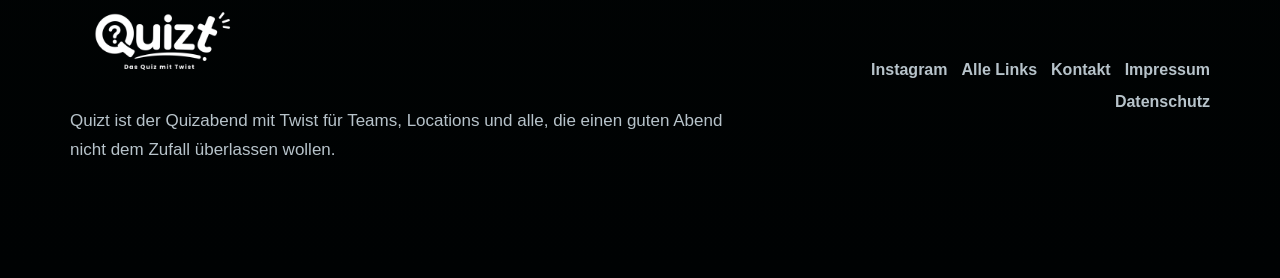
==== commit 80cc7fee: "Add files via upload" ====
--- a/index.html
+++ b/index.html
@@ -7,9 +7,6 @@
   <meta name="description" content="Quizt ist der Quizabend mit Twist. Termine, Tickets, Live-Punkte und Buchungsanfragen für Bars, Cafés, Brauhäuser und private Events.">
   <link rel="icon" href="favicon-32.png">
   <link rel="apple-touch-icon" href="favicon-180.png">
-  <link rel="preconnect" href="https://fonts.googleapis.com">
-  <link rel="preconnect" href="https://fonts.gstatic.com" crossorigin>
-  <link href="https://fonts.googleapis.com/css2?family=Montserrat:wght@500;700;800;900&family=Oswald:wght@600;700&display=swap" rel="stylesheet">
   <link rel="stylesheet" href="style.css">
 </head>
 <body>
@@ -104,6 +101,8 @@
       <a data-link="instagram" target="_blank" rel="noopener">Instagram</a>
       <a data-link="linktree" target="_blank" rel="noopener">Alle Links</a>
       <a data-email>Kontakt</a>
+      <a data-link="impressum">Impressum</a>
+      <a data-link="datenschutz">Datenschutz</a>
     </div>
   </div>
 </footer>
@@ -112,7 +111,7 @@
   <a data-link="punkte">Punkte</a>
   <a data-link="buchen">Buchen</a>
 </nav>
-<script src="data.js"></script>
+<script>document.write('<script src="data.js?v=' + Date.now() + '"><\/script>');</script>
 <script src="script.js"></script>
 </body>
 </html>
--- a/style.css
+++ b/style.css
@@ -25,7 +25,7 @@
     radial-gradient(circle at 12% 42%, rgba(255, 189, 34, .12), transparent 22rem),
     linear-gradient(180deg, #010304 0%, #061017 48%, #020609 100%);
   color: var(--white);
-  font-family: Montserrat, Arial, sans-serif;
+  font-family: Arial, Helvetica, sans-serif;
   min-height: 100vh;
   overflow-x: hidden;
 }
@@ -375,3 +375,51 @@
   body { padding-bottom: 92px; }
   main { padding-bottom: 28px; }
 }
+
+
+.section-heading-row {
+  display: flex;
+  justify-content: space-between;
+  align-items: end;
+  gap: 18px;
+  margin-bottom: 22px;
+}
+.section-past {
+  padding-top: 10px;
+}
+.event-card.is-past {
+  opacity: .9;
+}
+.event-card.is-past .event-card-media img {
+  filter: grayscale(.28) brightness(.72) saturate(.78);
+}
+.badge-muted {
+  background: rgba(255,255,255,.08);
+  color: #d7e8ee;
+  border-color: rgba(255,255,255,.18);
+}
+.legal-content {
+  max-width: 920px;
+}
+.legal-content .panel {
+  margin-bottom: 20px;
+}
+.legal-content h2 {
+  font-size: clamp(26px, 4vw, 42px);
+  margin-top: 0;
+}
+.legal-content h3 {
+  color: var(--gold);
+  margin-top: 26px;
+}
+.legal-content p,
+.legal-content li {
+  color: #d7e8ee;
+  line-height: 1.75;
+}
+.legal-content ul {
+  padding-left: 22px;
+}
+.footer-links a {
+  cursor: pointer;
+}
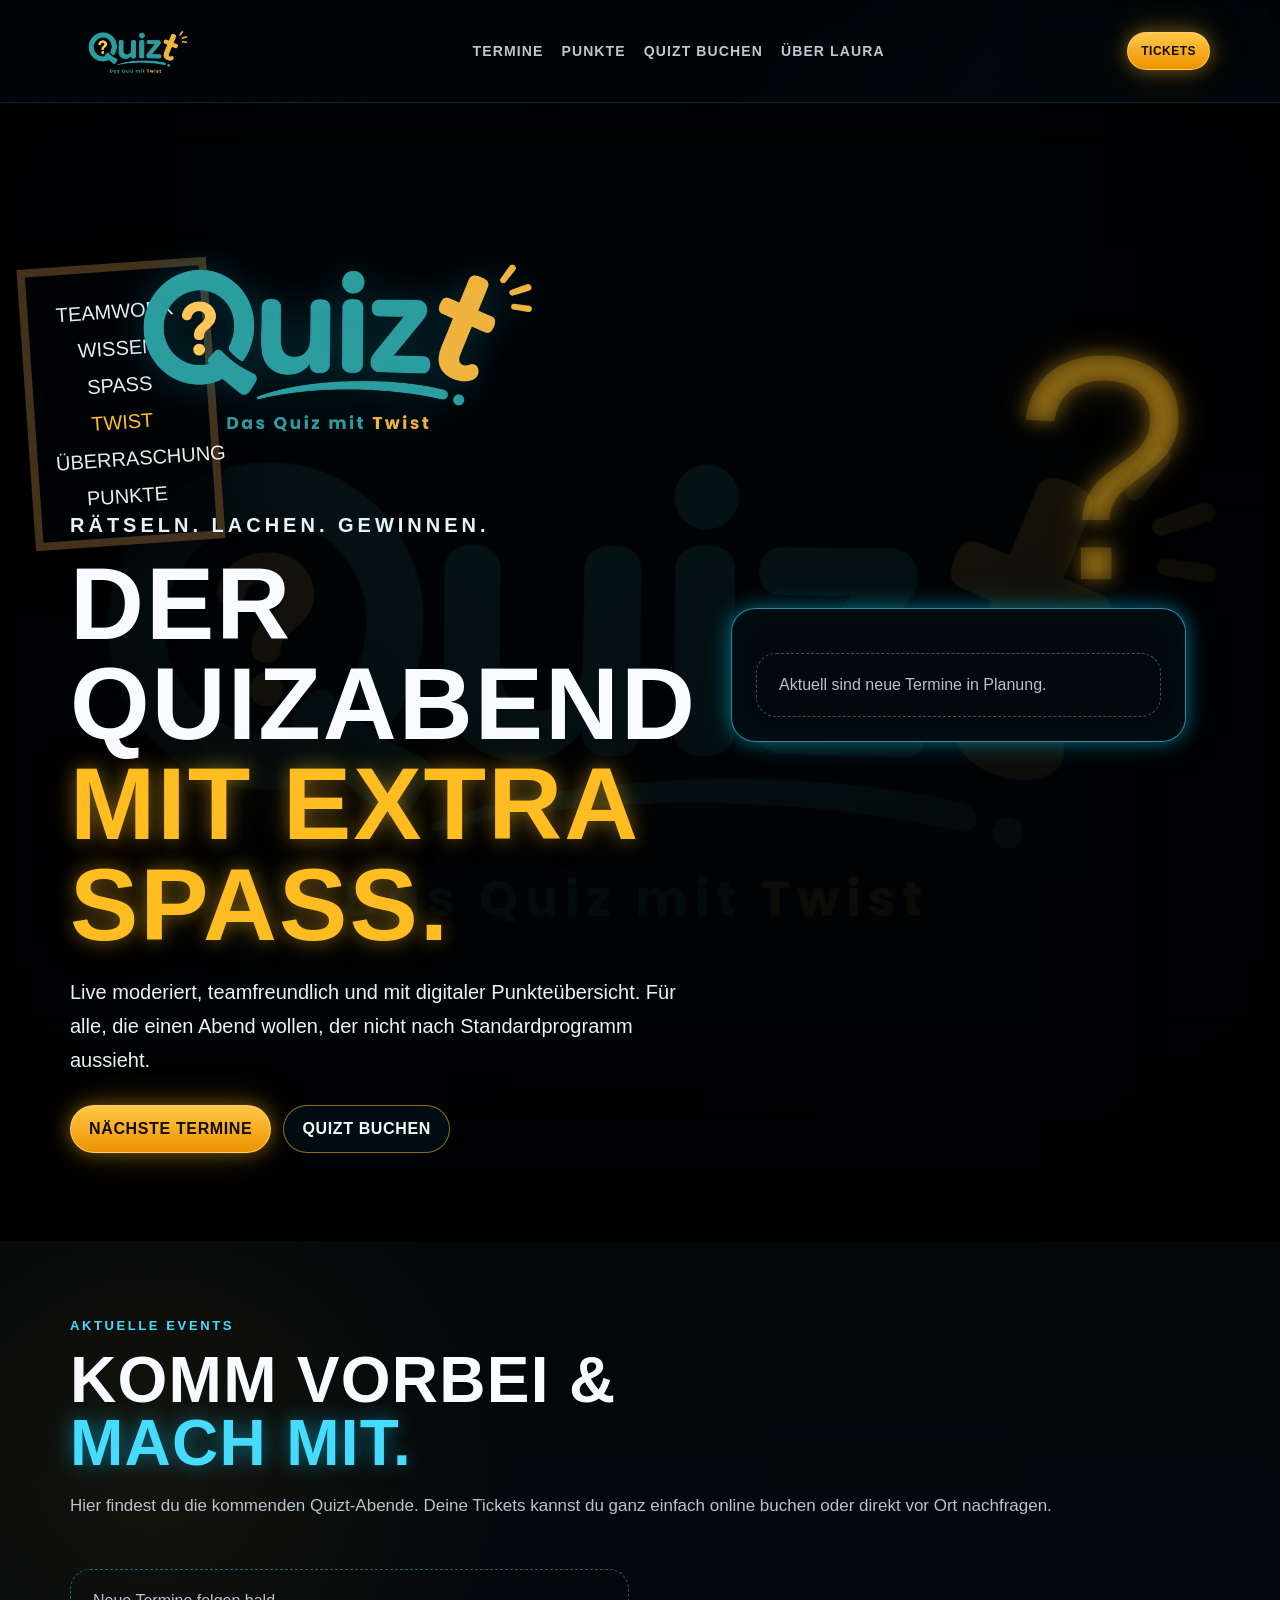
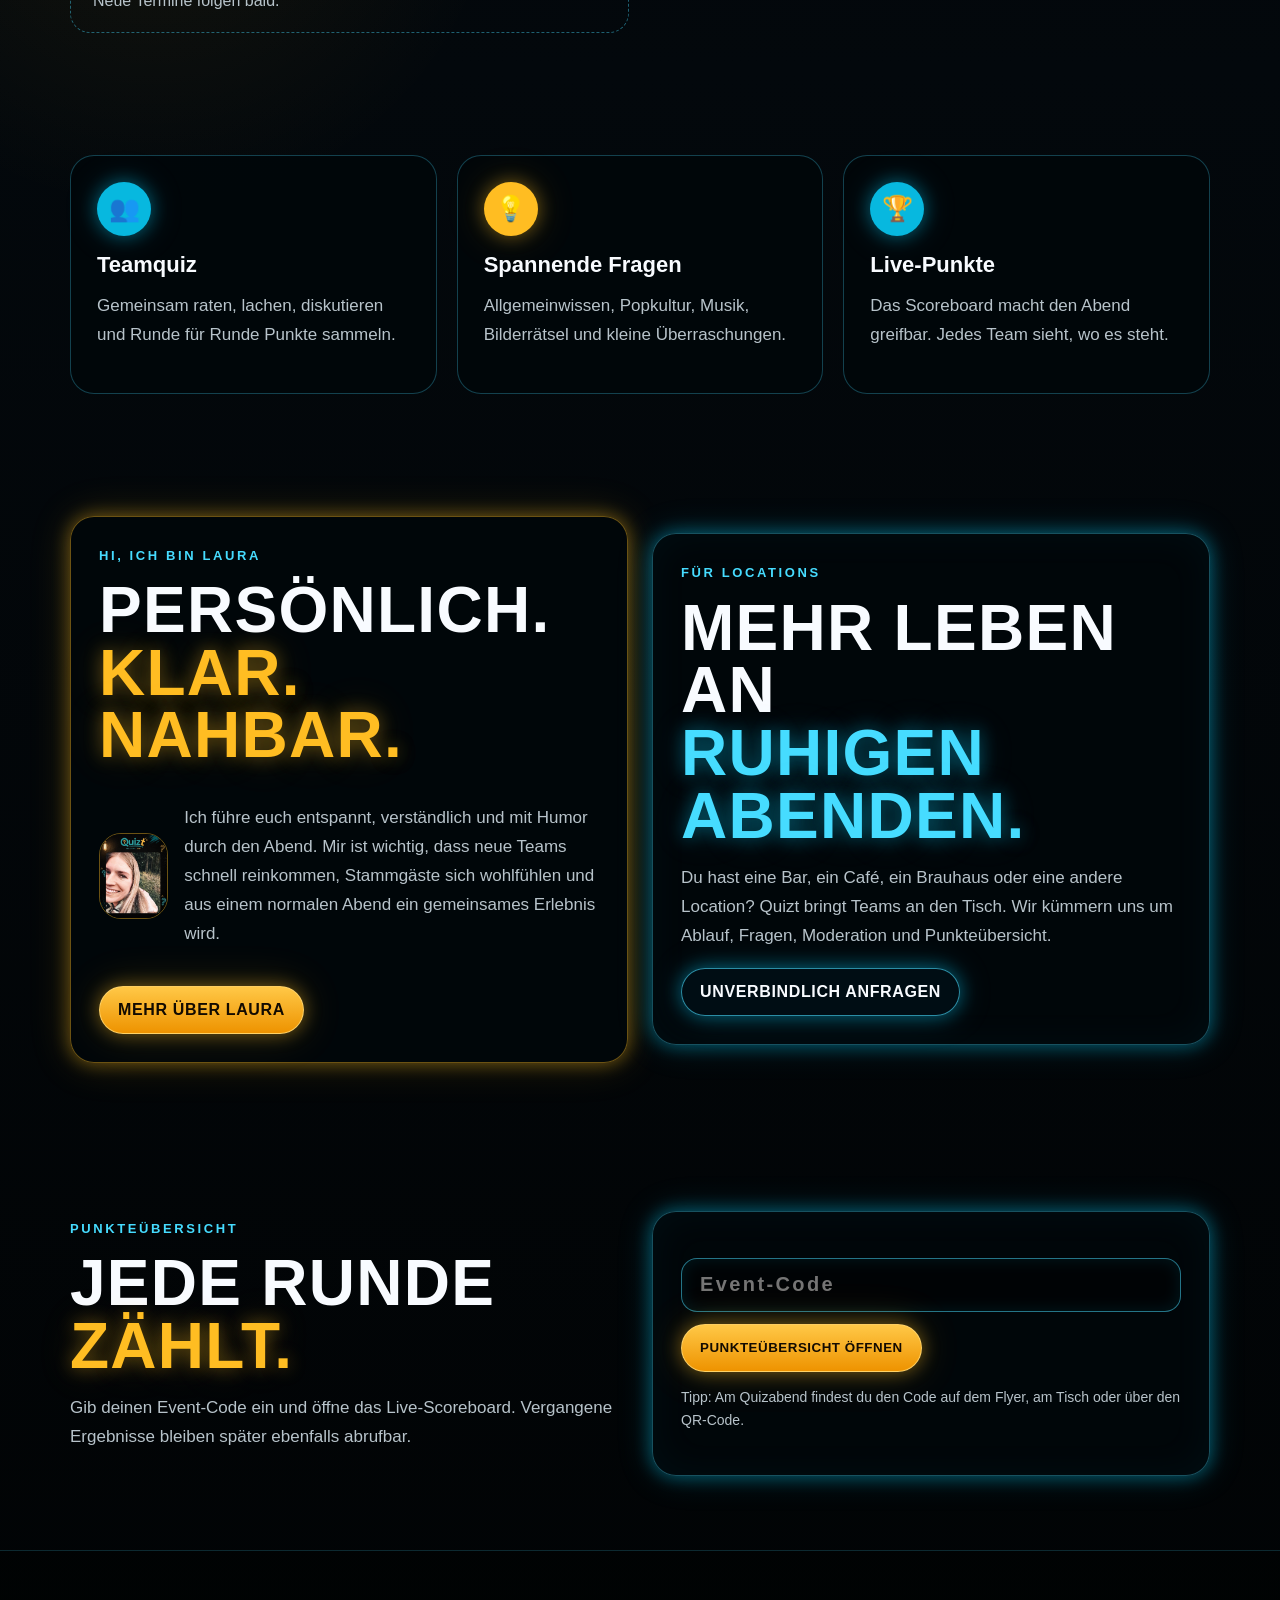
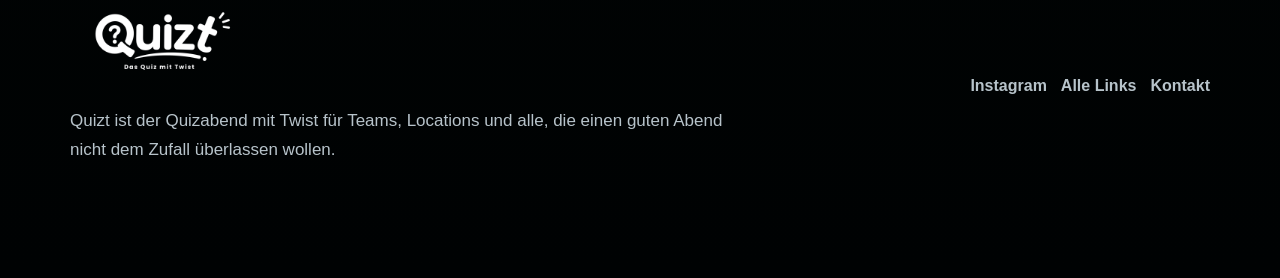
==== commit a2a3ef8e: "Add files via upload" ====
--- a/index.html
+++ b/index.html
@@ -44,7 +44,7 @@
     <div class="container">
       <p class="kicker">Aktuelle Events</p>
       <h2>Komm vorbei &<br><span class="cyan">mach mit.</span></h2>
-      <p>Hier findest du die kommenden Quizt-Abende. Tickets laufen je nach Location über rausgegangen.de, Linktree oder direkt vor Ort.</p>
+      <p>Hier findest du die kommenden Quizt-Abende. Deine Tickets kannst du ganz einfach online buchen oder direkt vor Ort nachfragen.</p>
       <div class="cards js-events"></div>
     </div>
   </section>
@@ -101,8 +101,6 @@
       <a data-link="instagram" target="_blank" rel="noopener">Instagram</a>
       <a data-link="linktree" target="_blank" rel="noopener">Alle Links</a>
       <a data-email>Kontakt</a>
-      <a data-link="impressum">Impressum</a>
-      <a data-link="datenschutz">Datenschutz</a>
     </div>
   </div>
 </footer>
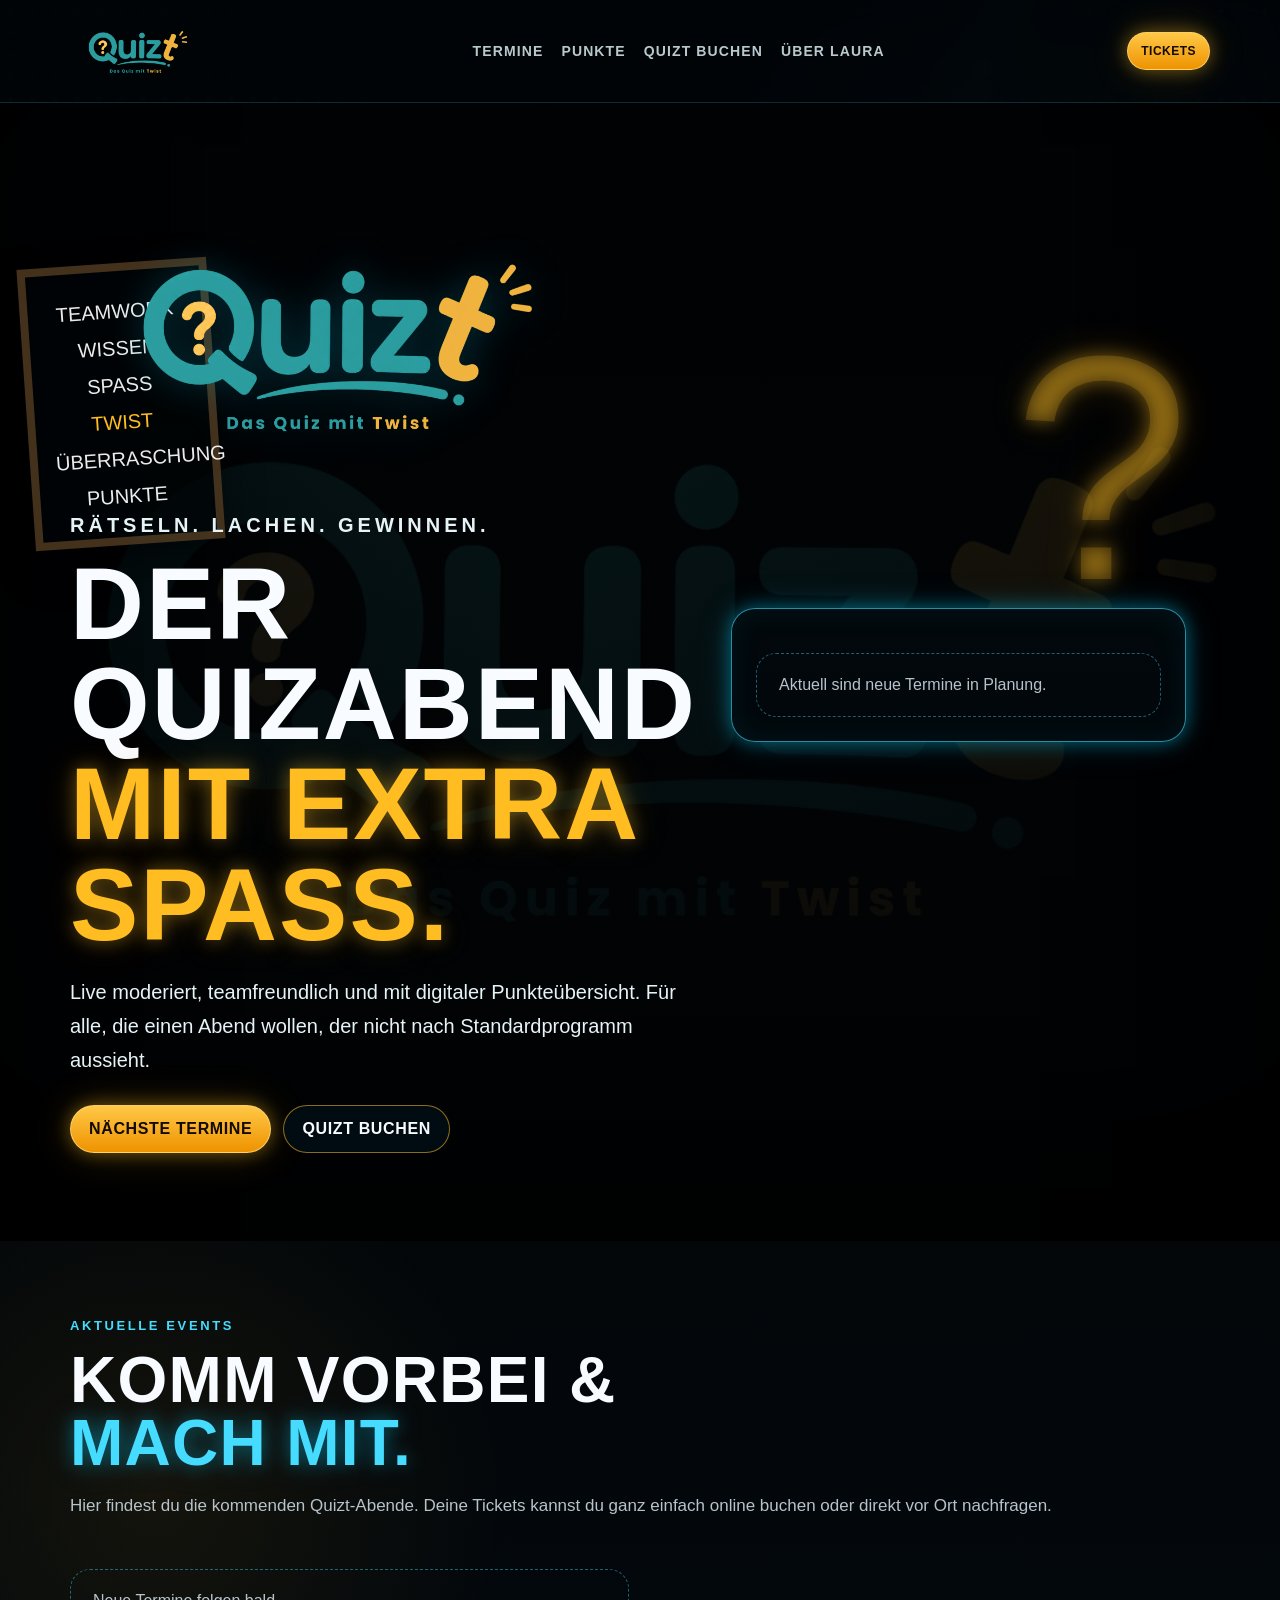
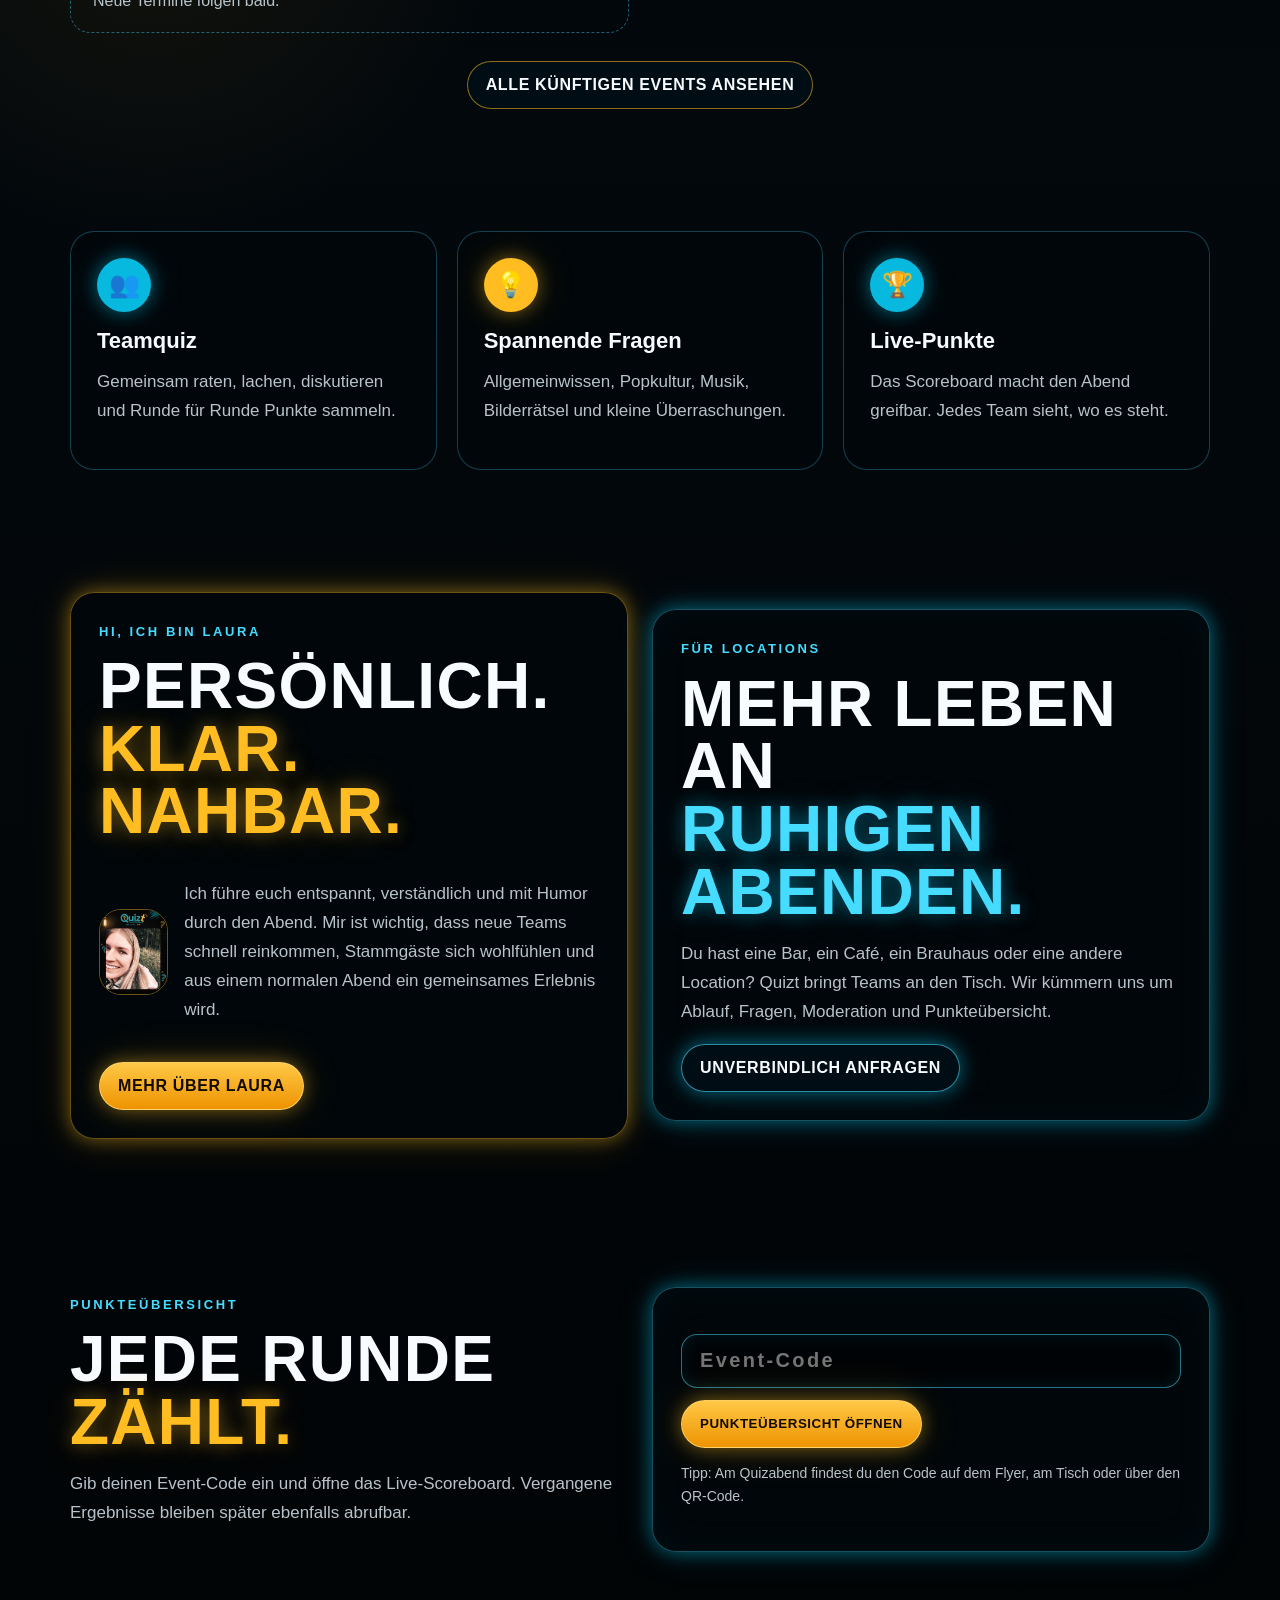
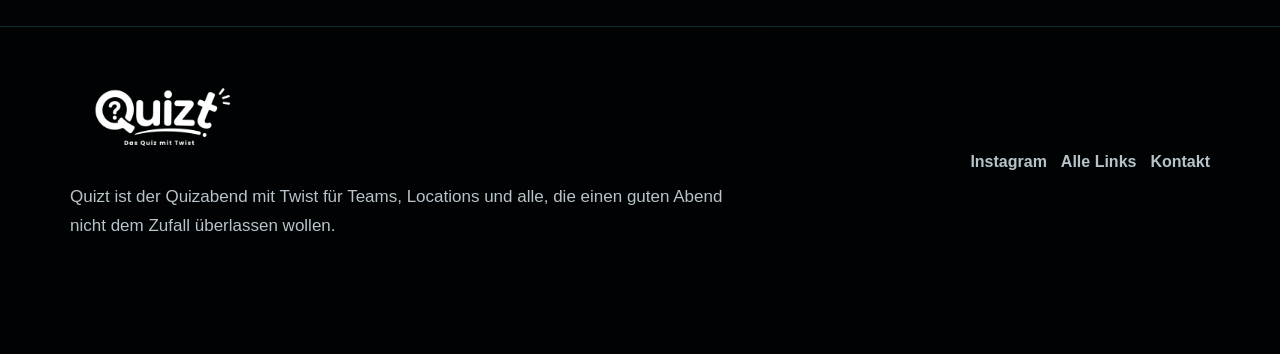
==== commit 4f437797: "Add files via upload" ====
--- a/index.html
+++ b/index.html
@@ -45,7 +45,8 @@
       <p class="kicker">Aktuelle Events</p>
       <h2>Komm vorbei &<br><span class="cyan">mach mit.</span></h2>
       <p>Hier findest du die kommenden Quizt-Abende. Deine Tickets kannst du ganz einfach online buchen oder direkt vor Ort nachfragen.</p>
-      <div class="cards js-events"></div>
+      <div class="cards js-events" data-limit="2"></div>
+      <div class="section-more"><a class="btn btn-ghost" data-link="termine">Alle künftigen Events ansehen</a></div>
     </div>
   </section>
 
--- a/style.css
+++ b/style.css
@@ -95,6 +95,15 @@
 .btn-primary { background: linear-gradient(180deg, #ffc847, #ee9300); color: #130b01; border-color: rgba(255, 212, 107, .9); box-shadow: var(--shadow-gold); }
 .btn-ghost { border-color: rgba(255, 189, 34, .55); box-shadow: none; }
 .btn-small { min-height: 38px; padding: 9px 13px; font-size: 12px; }
+
+.section-more {
+  margin-top: 28px;
+  display: flex;
+  justify-content: center;
+}
+.section-more .btn {
+  min-width: min(100%, 320px);
+}
 
 .container { max-width: var(--max); margin: 0 auto; padding: 0 20px; }
 .section { padding: 74px 0; position: relative; }
